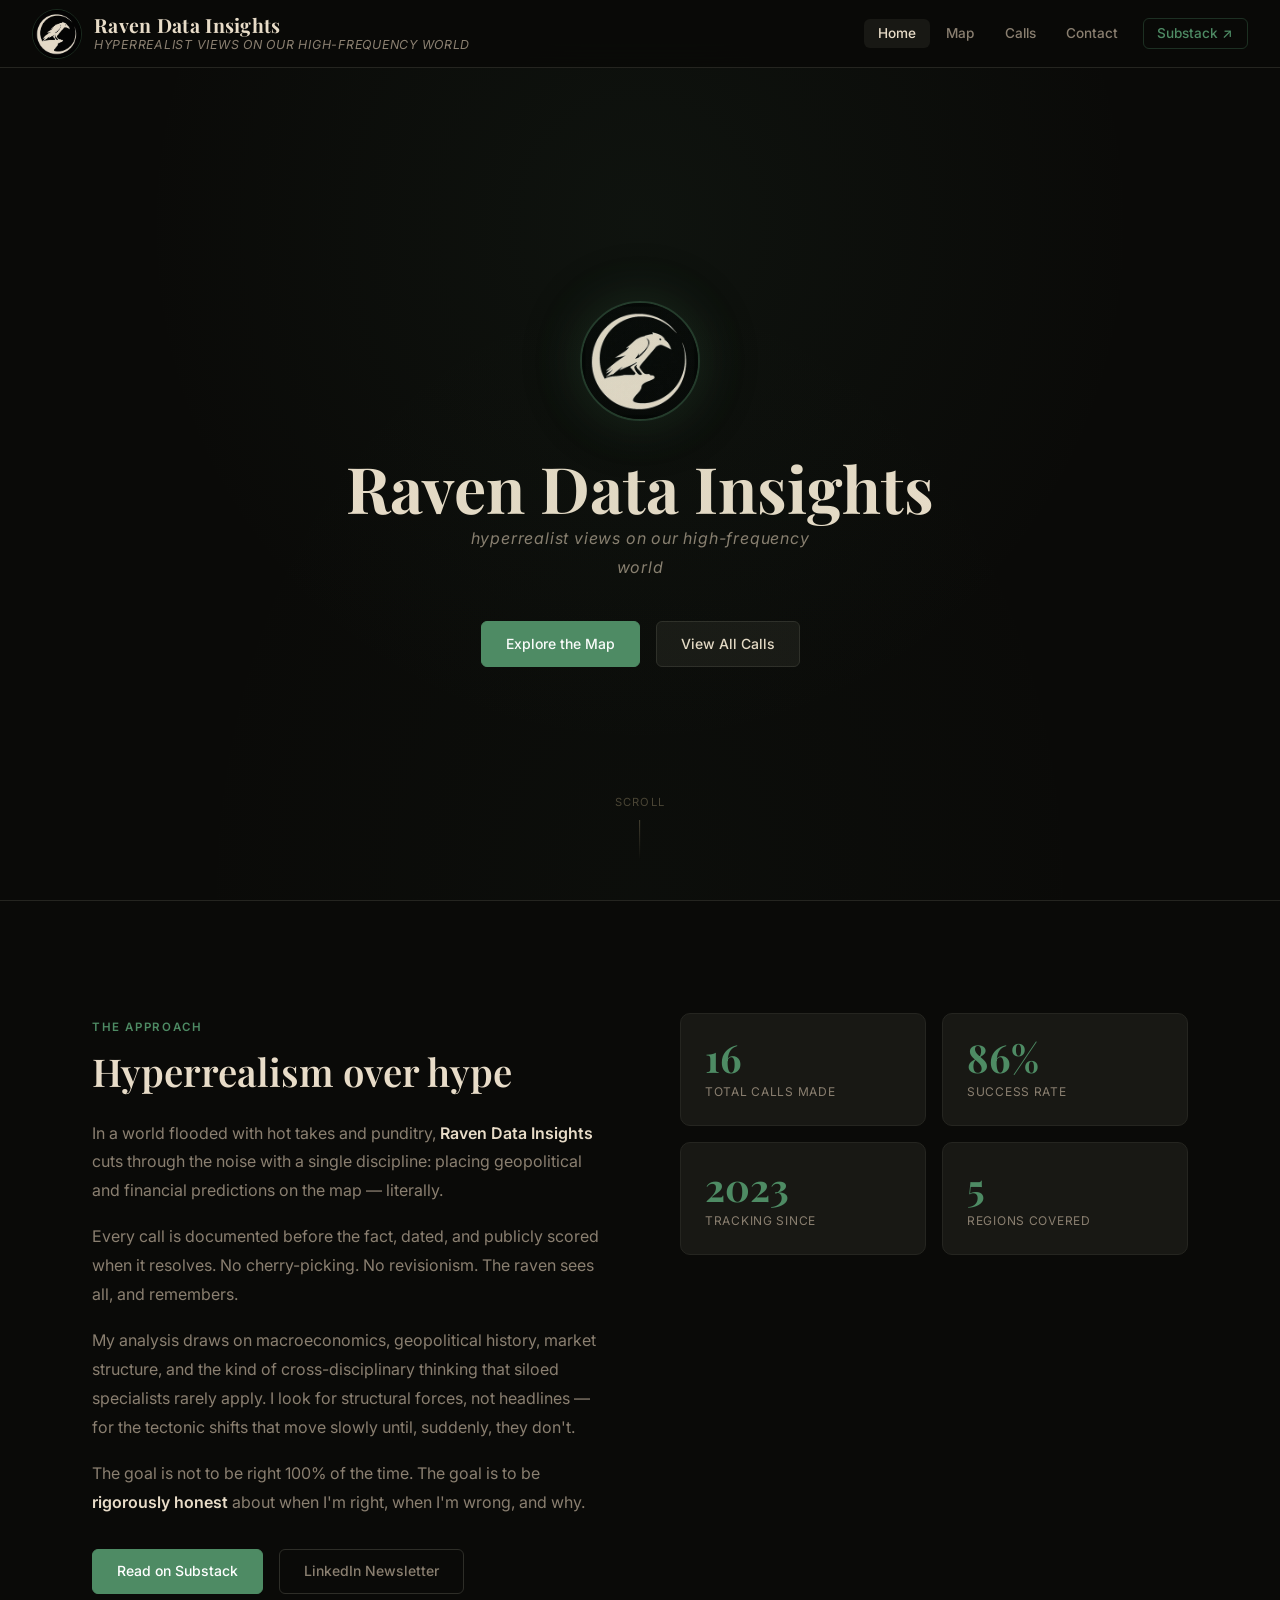
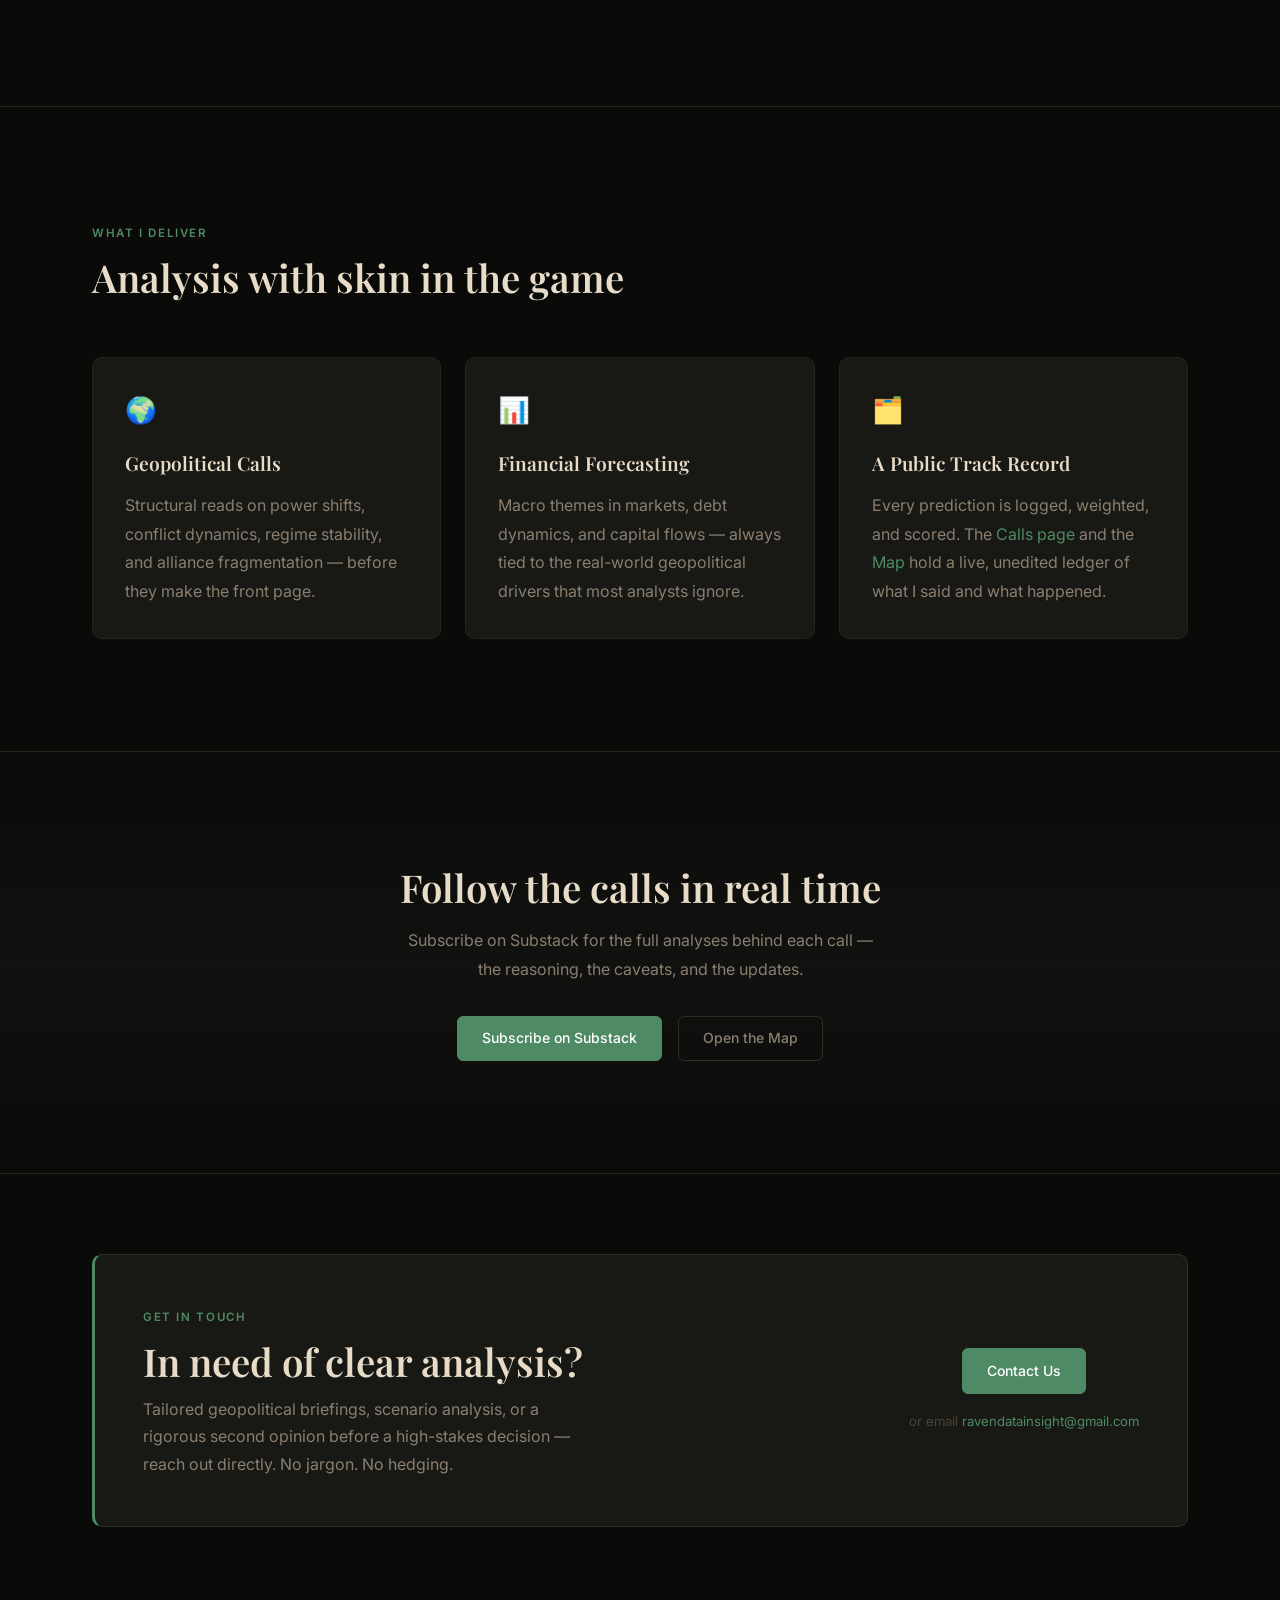
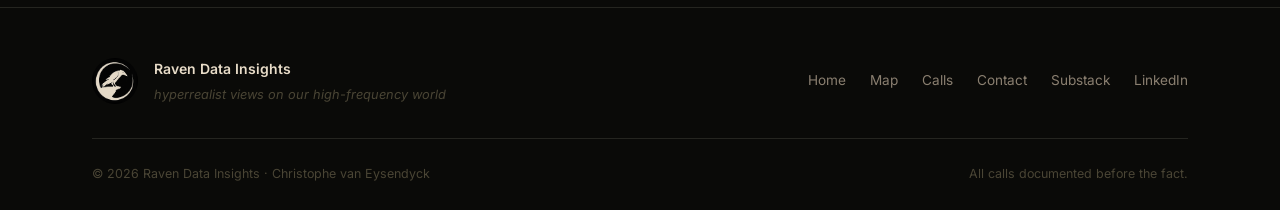
==== index.html @ 6ecc8043 "Initial commit — Raven Data Insights website - Static site: Home, Map, Calls, Contact pages - 3D spi" ====
<!DOCTYPE html>
<html lang="en">
<head>
  <meta charset="UTF-8">
  <meta name="viewport" content="width=device-width, initial-scale=1.0">
  <title>Raven Data Insights — Hyperrealist Views on Our High-Frequency World</title>
  <meta name="description" content="Geopolitical and financial analysis with a public track record. Every call documented, dated, and scored.">
  <link rel="icon" type="image/jpg" href="images/raven-logo.jpg">
  <link rel="stylesheet" href="css/style.css">
</head>
<body>

  <!-- ── NAVBAR ──────────────────────────────────────────────── -->
  <nav class="navbar">
    <a href="index.html" class="nav-brand">
      <img src="images/raven-logo.jpg" alt="Raven Data Insights" class="nav-logo">
      <div class="nav-title">
        <span class="nav-name">Raven Data Insights</span>
        <span class="nav-sub">hyperrealist views on our high-frequency world</span>
      </div>
    </a>
    <ul class="nav-links">
      <li><a href="index.html" class="active">Home</a></li>
      <li><a href="map.html">Map</a></li>
      <li><a href="calls.html">Calls</a></li>
      <li><a href="contact.html">Contact</a></li>
      <li><a href="https://substack.com/@fromtheledge" target="_blank" rel="noopener" class="nav-cta">Substack ↗</a></li>
    </ul>
  </nav>

  <!-- ── HERO ────────────────────────────────────────────────── -->
  <section class="hero">
    <img src="images/raven-logo.jpg" alt="Raven Data Insights Logo" class="hero-logo">
    <h1>Raven Data Insights</h1>
    <p class="hero-subtitle">hyperrealist views on our high-frequency world</p>
    <div class="hero-cta">
      <a href="map.html" class="btn btn-primary">Explore the Map</a>
      <a href="calls.html" class="btn btn-secondary">View All Calls</a>
    </div>
    <div class="hero-scroll">
      <span>scroll</span>
      <div class="scroll-line"></div>
    </div>
  </section>

  <!-- ── ABOUT ───────────────────────────────────────────────── -->
  <section class="about" id="about">
    <div class="container">
      <div class="about-grid">
        <div class="about-text">
          <span class="section-label">The Approach</span>
          <h2>Hyperrealism over hype</h2>
          <p>In a world flooded with hot takes and punditry, <strong>Raven Data Insights</strong> cuts through the noise with a single discipline: placing geopolitical and financial predictions on the map — literally.</p>
          <p>Every call is documented before the fact, dated, and publicly scored when it resolves. No cherry-picking. No revisionism. The raven sees all, and remembers.</p>
          <p>My analysis draws on macroeconomics, geopolitical history, market structure, and the kind of cross-disciplinary thinking that siloed specialists rarely apply. I look for structural forces, not headlines — for the tectonic shifts that move slowly until, suddenly, they don't.</p>
          <p>The goal is not to be right 100% of the time. The goal is to be <strong>rigorously honest</strong> about when I'm right, when I'm wrong, and why.</p>
          <div style="margin-top: 2rem; display: flex; gap: 1rem; flex-wrap: wrap;">
            <a href="https://substack.com/@fromtheledge" target="_blank" rel="noopener" class="btn btn-primary">Read on Substack</a>
            <a href="https://www.linkedin.com/newsletters/notes-from-the-ledge-6951182737105936385/" target="_blank" rel="noopener" class="btn btn-outline">LinkedIn Newsletter</a>
          </div>
        </div>
        <div class="about-stats">
          <div class="stat-card">
            <span class="stat-number" id="stat-total">—</span>
            <span class="stat-label">Total Calls Made</span>
          </div>
          <div class="stat-card">
            <span class="stat-number" id="stat-rate">—</span>
            <span class="stat-label">Success Rate</span>
          </div>
          <div class="stat-card">
            <span class="stat-number">2023</span>
            <span class="stat-label">Tracking Since</span>
          </div>
          <div class="stat-card">
            <span class="stat-number" id="stat-regions">—</span>
            <span class="stat-label">Regions Covered</span>
          </div>
        </div>
      </div>
    </div>
  </section>

  <!-- ── WHAT I DELIVER ──────────────────────────────────────── -->
  <section class="services" id="services">
    <div class="container">
      <span class="section-label">What I Deliver</span>
      <h2>Analysis with skin in the game</h2>
      <div class="services-grid">
        <div class="service-card">
          <div class="service-icon">🌍</div>
          <h3>Geopolitical Calls</h3>
          <p>Structural reads on power shifts, conflict dynamics, regime stability, and alliance fragmentation — before they make the front page.</p>
        </div>
        <div class="service-card">
          <div class="service-icon">📊</div>
          <h3>Financial Forecasting</h3>
          <p>Macro themes in markets, debt dynamics, and capital flows — always tied to the real-world geopolitical drivers that most analysts ignore.</p>
        </div>
        <div class="service-card">
          <div class="service-icon">🗂️</div>
          <h3>A Public Track Record</h3>
          <p>Every prediction is logged, weighted, and scored. The <a href="calls.html">Calls page</a> and the <a href="map.html">Map</a> hold a live, unedited ledger of what I said and what happened.</p>
        </div>
      </div>
    </div>
  </section>

  <!-- ── CTA BAND ────────────────────────────────────────────── -->
  <section class="cta-section">
    <div class="container">
      <h2>Follow the calls in real time</h2>
      <p>Subscribe on Substack for the full analyses behind each call — the reasoning, the caveats, and the updates.</p>
      <div class="cta-buttons">
        <a href="https://substack.com/@fromtheledge" target="_blank" rel="noopener" class="btn btn-primary">Subscribe on Substack</a>
        <a href="map.html" class="btn btn-outline">Open the Map</a>
      </div>
    </div>
  </section>

  <!-- ── CONTACT CTA ──────────────────────────────────────────── -->
  <section class="contact-cta-section">
    <div class="container">
      <div class="contact-cta-inner">
        <div class="contact-cta-text">
          <span class="section-label">Get in Touch</span>
          <h2>In need of clear analysis?</h2>
          <p>Tailored geopolitical briefings, scenario analysis, or a rigorous second opinion before a high-stakes decision — reach out directly. No jargon. No hedging.</p>
        </div>
        <div class="contact-cta-action">
          <a href="contact.html" class="btn btn-primary">Contact Us</a>
          <div class="contact-cta-email">or email <span id="index-email"></span></div>
        </div>
      </div>
    </div>
  </section>

  <!-- ── FOOTER ──────────────────────────────────────────────── -->
  <footer class="footer">
    <div class="container">
      <div class="footer-grid">
        <div class="footer-brand">
          <img src="images/raven-logo.jpg" alt="Logo" class="footer-logo">
          <div>
            <p><strong>Raven Data Insights</strong></p>
            <p><em>hyperrealist views on our high-frequency world</em></p>
          </div>
        </div>
        <div class="footer-links">
          <a href="index.html">Home</a>
          <a href="map.html">Map</a>
          <a href="calls.html">Calls</a>
          <a href="contact.html">Contact</a>
          <a href="https://substack.com/@fromtheledge" target="_blank" rel="noopener">Substack</a>
          <a href="https://www.linkedin.com/newsletters/notes-from-the-ledge-6951182737105936385/" target="_blank" rel="noopener">LinkedIn</a>
        </div>
      </div>
      <div class="footer-bottom">
        <p>&copy; 2026 Raven Data Insights · Christophe van Eysendyck</p>
        <p>All calls documented before the fact.</p>
      </div>
    </div>
  </footer>

  <script>
    // ── Email obfuscation ────────────────────────────────────────
    (function() {
      const u = 'ravendatainsight', d = 'gmail.com';
      const el = document.getElementById('index-email');
      if (el) el.innerHTML = `<a href="mailto:${u}@${d}">${u}@${d}</a>`;
    })();

    // Load live stats from calls.json
    fetch('data/calls.json')
      .then(r => r.json())
      .then(data => {
        const all = data.calls.filter(c => !c._placeholder);
        const completed = all.filter(c => c.outcome !== 'pending');
        const successful = completed.filter(c => c.outcome === 'success');
        const regions = [...new Set(all.map(c => c.region))].length;

        document.getElementById('stat-total').textContent = all.length;
        document.getElementById('stat-regions').textContent = regions;
        if (completed.length > 0) {
          document.getElementById('stat-rate').textContent =
            Math.round(successful.length / completed.length * 100) + '%';
        }
      })
      .catch(() => {
        // Fallback for local file:// preview — static values
        document.getElementById('stat-total').textContent = '16';
        document.getElementById('stat-rate').textContent = '86%';
        document.getElementById('stat-regions').textContent = '5';
      });
  </script>
</body>
</html>
---- css/style.css ----
/* ============================================================
   Raven Data Insights — Design System
   Fonts: Playfair Display (headings) + Inter (UI/body)
   Accent: #4E8B64 (monument green) | Background: near-black
   ============================================================ */

@import url('https://fonts.googleapis.com/css2?family=Playfair+Display:ital,wght@0,400;0,600;0,700;1,400&family=Inter:wght@300;400;500;600&display=swap');

/* ── Variables ─────────────────────────────────────────────── */
:root {
  --bg:           #0a0a08;
  --bg-surface:   #111110;
  --bg-card:      #181814;
  --bg-elevated:  #222220;
  --text:         #e8dcc8;
  --text-muted:   #8a7f70;
  --text-dim:     #4a4535;
  --accent:       #4E8B64;
  --accent-hover: #3D7252;
  --accent-glow:  rgba(78, 139, 100, 0.12);
  --success:      #52b788;
  --failed:       #e07070;
  --pending:      #f4a942;
  --border:       #252520;
  --border-light: #2e2e28;
  --nav-h:        68px;
  --radius:       10px;
}

/* ── Reset ─────────────────────────────────────────────────── */
*, *::before, *::after { box-sizing: border-box; margin: 0; padding: 0; }
html { scroll-behavior: smooth; font-size: 16px; }
body {
  font-family: 'Inter', system-ui, sans-serif;
  background: var(--bg);
  color: var(--text);
  line-height: 1.6;
  -webkit-font-smoothing: antialiased;
  -moz-osx-font-smoothing: grayscale;
}
img { display: block; max-width: 100%; }
a { color: var(--accent); text-decoration: none; }
a:hover { text-decoration: underline; }
ul, ol { list-style: none; }

/* ── Typography ────────────────────────────────────────────── */
h1, h2, h3, h4 { font-family: 'Playfair Display', Georgia, serif; color: var(--text); }
h1 { font-size: clamp(2.2rem, 5vw, 4rem); font-weight: 700; line-height: 1.1; }
h2 { font-size: clamp(1.7rem, 3vw, 2.6rem); font-weight: 600; line-height: 1.2; }
h3 { font-size: 1.2rem; font-weight: 600; }
p  { color: var(--text-muted); line-height: 1.8; }
strong { color: var(--text); font-weight: 600; }

.section-label {
  display: inline-block;
  font-size: 0.72rem;
  font-weight: 600;
  letter-spacing: 0.14em;
  text-transform: uppercase;
  color: var(--accent);
  margin-bottom: 0.75rem;
}

/* ── Layout ────────────────────────────────────────────────── */
.container { max-width: 1160px; margin: 0 auto; padding: 0 2rem; }

/* ── Buttons ───────────────────────────────────────────────── */
.btn {
  display: inline-flex;
  align-items: center;
  gap: 0.4rem;
  padding: 0.65rem 1.5rem;
  border-radius: 6px;
  font-family: 'Inter', sans-serif;
  font-size: 0.875rem;
  font-weight: 500;
  text-decoration: none;
  transition: background 0.18s, border-color 0.18s, color 0.18s, transform 0.15s;
  cursor: pointer;
  border: 1px solid transparent;
  white-space: nowrap;
}
.btn:hover { text-decoration: none; transform: translateY(-1px); }
.btn-primary  { background: var(--accent); color: #fff; border-color: var(--accent); }
.btn-primary:hover  { background: var(--accent-hover); border-color: var(--accent-hover); }
.btn-secondary { background: var(--bg-card); color: var(--text); border-color: var(--border-light); }
.btn-secondary:hover { background: var(--bg-elevated); }
.btn-outline  { background: transparent; color: var(--text-muted); border-color: var(--border-light); }
.btn-outline:hover  { background: var(--bg-card); color: var(--text); }

/* ================================================================
   NAVBAR
   ================================================================ */
.navbar {
  position: fixed; top: 0; left: 0; right: 0;
  z-index: 1000;
  height: var(--nav-h);
  display: flex;
  align-items: center;
  justify-content: space-between;
  padding: 0 2rem;
  background: rgba(10, 10, 8, 0.94);
  border-bottom: 1px solid var(--border);
  backdrop-filter: blur(16px);
  -webkit-backdrop-filter: blur(16px);
}
.nav-brand {
  display: flex;
  align-items: center;
  gap: 0.75rem;
  text-decoration: none;
}
.nav-logo {
  width: 50px; height: 50px;
  border-radius: 50%;
  object-fit: cover;
  border: 1px solid rgba(78, 139, 100,0.25);
}
.nav-title { display: flex; flex-direction: column; line-height: 1.2; }
.nav-name {
  font-family: 'Playfair Display', serif;
  font-size: 1.22rem;
  font-weight: 700;
  color: var(--text);
  letter-spacing: 0.015em;
}
.nav-sub {
  font-size: 0.775rem;
  color: var(--text-muted);
  letter-spacing: 0.06em;
  text-transform: uppercase;
  font-style: italic;
}
.nav-links {
  display: flex;
  align-items: center;
  gap: 0.2rem;
}
.nav-links a {
  font-size: 0.85rem;
  font-weight: 500;
  color: var(--text-muted);
  padding: 0.4rem 0.85rem;
  border-radius: 6px;
  transition: color 0.15s, background 0.15s;
  text-decoration: none;
}
.nav-links a:hover,
.nav-links a.active { color: var(--text); background: var(--bg-card); }
.nav-cta {
  color: var(--accent) !important;
  border: 1px solid rgba(78, 139, 100,0.3);
  margin-left: 0.5rem;
}
.nav-cta:hover { background: var(--accent-glow) !important; }

/* ================================================================
   HOME PAGE — HERO
   ================================================================ */
.hero {
  min-height: 100vh;
  display: flex;
  flex-direction: column;
  align-items: center;
  justify-content: center;
  text-align: center;
  padding: calc(var(--nav-h) + 5rem) 2rem 5rem;
  position: relative;
  overflow: hidden;
}
.hero::before {
  content: '';
  position: absolute; inset: 0;
  background:
    radial-gradient(ellipse at 50% 25%, rgba(78, 139, 100,0.07) 0%, transparent 55%),
    radial-gradient(ellipse at 50% 100%, rgba(78, 139, 100,0.03) 0%, transparent 50%);
  pointer-events: none;
}
.hero-logo {
  width: 120px; height: 120px;
  border-radius: 50%;
  object-fit: cover;
  margin-bottom: 2rem;
  border: 2px solid rgba(78, 139, 100,0.35);
  box-shadow: 0 0 50px rgba(78, 139, 100,0.18), 0 0 100px rgba(78, 139, 100,0.06);
}
.hero-title { color: var(--text); margin-bottom: 0.75rem; letter-spacing: -0.01em; }
.hero-subtitle {
  font-size: 1rem;
  font-style: italic;
  color: var(--text-muted);
  letter-spacing: 0.05em;
  margin-bottom: 2.5rem;
  max-width: 360px;
}
.hero-cta {
  display: flex;
  gap: 1rem;
  flex-wrap: wrap;
  justify-content: center;
}
.hero-scroll {
  position: absolute;
  bottom: 2.5rem;
  left: 50%;
  transform: translateX(-50%);
  display: flex;
  flex-direction: column;
  align-items: center;
  gap: 0.5rem;
  color: var(--text-dim);
  font-size: 0.7rem;
  letter-spacing: 0.1em;
  text-transform: uppercase;
  animation: fadeInUp 1s ease 0.5s both;
}
.scroll-line {
  width: 1px;
  height: 40px;
  background: linear-gradient(to bottom, var(--text-dim), transparent);
  animation: scrollPulse 2s ease infinite;
}
@keyframes scrollPulse {
  0%, 100% { opacity: 0.3; } 50% { opacity: 0.8; }
}
@keyframes fadeInUp {
  from { opacity: 0; transform: translateX(-50%) translateY(10px); }
  to   { opacity: 1; transform: translateX(-50%) translateY(0); }
}

/* ================================================================
   HOME PAGE — ABOUT
   ================================================================ */
.about {
  padding: 7rem 0;
  border-top: 1px solid var(--border);
}
.about-grid {
  display: grid;
  grid-template-columns: 1fr 1fr;
  gap: 5rem;
  align-items: start;
}
.about-text h2 { margin-bottom: 1.5rem; }
.about-text p  { margin-bottom: 1.1rem; }
.about-stats {
  display: grid;
  grid-template-columns: 1fr 1fr;
  gap: 1rem;
}
.stat-card {
  background: var(--bg-card);
  border: 1px solid var(--border);
  border-radius: var(--radius);
  padding: 1.5rem;
  display: flex;
  flex-direction: column;
  gap: 0.35rem;
  transition: border-color 0.2s;
}
.stat-card:hover { border-color: rgba(78, 139, 100,0.3); }
.stat-number {
  font-family: 'Playfair Display', serif;
  font-size: 2.4rem;
  font-weight: 700;
  color: var(--accent);
  line-height: 1;
}
.stat-label {
  font-size: 0.75rem;
  color: var(--text-muted);
  text-transform: uppercase;
  letter-spacing: 0.06em;
}

/* ================================================================
   HOME PAGE — SERVICES
   ================================================================ */
.services {
  padding: 7rem 0;
  border-top: 1px solid var(--border);
}
.services h2 { margin-bottom: 3.5rem; }
.services-grid {
  display: grid;
  grid-template-columns: repeat(3, 1fr);
  gap: 1.5rem;
}
.service-card {
  background: var(--bg-card);
  border: 1px solid var(--border);
  border-radius: var(--radius);
  padding: 2rem;
  transition: border-color 0.2s, transform 0.2s;
}
.service-card:hover {
  border-color: rgba(78, 139, 100,0.35);
  transform: translateY(-3px);
}
.service-icon { font-size: 1.6rem; margin-bottom: 1.1rem; }
.service-card h3 { color: var(--text); margin-bottom: 0.75rem; }

/* ================================================================
   HOME PAGE — CTA BAND
   ================================================================ */
.cta-section {
  padding: 7rem 0;
  border-top: 1px solid var(--border);
  text-align: center;
  background: linear-gradient(to bottom, var(--bg), var(--bg-surface) 50%, var(--bg));
}
.cta-section h2 { margin-bottom: 1rem; }
.cta-section p  { margin-bottom: 2rem; max-width: 480px; margin-left: auto; margin-right: auto; }
.cta-buttons { display: flex; gap: 1rem; justify-content: center; flex-wrap: wrap; }

/* ================================================================
   HOME PAGE — CONTACT CTA BAND
   ================================================================ */
.contact-cta-section {
  padding: 5rem 0;
  border-top: 1px solid var(--border);
}
.contact-cta-inner {
  display: flex;
  align-items: center;
  justify-content: space-between;
  gap: 3rem;
  background: var(--bg-card);
  border: 1px solid var(--border-light);
  border-left: 3px solid var(--accent);
  border-radius: var(--radius);
  padding: 3rem;
}
.contact-cta-text { flex: 1; }
.contact-cta-text h2 { margin-bottom: 0.75rem; }
.contact-cta-text p  { color: var(--text-muted); max-width: 440px; line-height: 1.7; }
.contact-cta-action {
  display: flex;
  flex-direction: column;
  align-items: center;
  gap: 1.1rem;
  flex-shrink: 0;
}
.contact-cta-email {
  font-size: 0.82rem;
  color: var(--text-dim);
}
.contact-cta-email a {
  color: var(--accent);
  text-decoration: none;
}
.contact-cta-email a:hover { text-decoration: underline; }

/* ================================================================
   CONTACT PAGE
   ================================================================ */
.contact-page {
  padding: calc(var(--nav-h) + 4rem) 0 6rem;
}
.contact-grid {
  display: grid;
  grid-template-columns: 1fr 1.6fr;
  gap: 4rem;
  align-items: start;
}
.contact-info { }
.contact-info h1 { margin-bottom: 0.6rem; }
.contact-info .page-subtitle { margin-bottom: 2rem; }
.contact-info-block {
  margin-bottom: 2rem;
}
.contact-info-label {
  font-size: 0.65rem;
  font-weight: 700;
  letter-spacing: 0.12em;
  text-transform: uppercase;
  color: var(--text-dim);
  margin-bottom: 0.5rem;
}
.contact-info-value {
  font-size: 0.95rem;
  color: var(--text-muted);
}
.contact-info-value a {
  color: var(--accent);
  text-decoration: none;
}
.contact-info-value a:hover { text-decoration: underline; }
.contact-email-placeholder {
  color: var(--text-dim);
  font-style: italic;
  font-size: 0.85rem;
}
.contact-divider {
  border: none;
  border-top: 1px solid var(--border);
  margin: 2rem 0;
}

/* Contact form */
.contact-form-wrap {
  background: var(--bg-card);
  border: 1px solid var(--border-light);
  border-radius: var(--radius);
  padding: 2.5rem;
}
.contact-form-wrap h2 {
  font-size: 1.25rem;
  margin-bottom: 0.4rem;
}
.contact-form-wrap .form-intro {
  font-size: 0.84rem;
  color: var(--text-muted);
  margin-bottom: 2rem;
}
.form-group {
  margin-bottom: 1.25rem;
}
.form-group label {
  display: block;
  font-size: 0.75rem;
  font-weight: 600;
  letter-spacing: 0.06em;
  text-transform: uppercase;
  color: var(--text-dim);
  margin-bottom: 0.45rem;
}
.form-group input,
.form-group textarea {
  width: 100%;
  background: var(--bg-elevated);
  border: 1px solid var(--border-light);
  border-radius: 6px;
  padding: 0.7rem 0.9rem;
  color: var(--text);
  font-family: 'Inter', sans-serif;
  font-size: 0.875rem;
  transition: border-color 0.15s;
  box-sizing: border-box;
}
.form-group input:focus,
.form-group textarea:focus {
  outline: none;
  border-color: var(--accent);
}
.form-group input::placeholder,
.form-group textarea::placeholder {
  color: var(--text-dim);
}
.form-group textarea { resize: vertical; min-height: 130px; }
.form-row {
  display: grid;
  grid-template-columns: 1fr 1fr;
  gap: 1rem;
}
.form-actions { margin-top: 1.75rem; }
/* Honeypot — visually hidden from real users */
.form-honeypot { display: none !important; }

/* Form success / error states */
.form-success {
  text-align: center;
  padding: 3rem 2rem;
}
.form-success-icon { font-size: 2.5rem; margin-bottom: 1rem; }
.form-success h3 { margin-bottom: 0.5rem; }
.form-success p { color: var(--text-muted); font-size: 0.9rem; }
.form-error-msg {
  background: rgba(224,112,112,0.1);
  border: 1px solid rgba(224,112,112,0.25);
  border-radius: 6px;
  color: var(--failed);
  font-size: 0.82rem;
  padding: 0.7rem 1rem;
  margin-top: 1rem;
  display: none;
}

/* ================================================================
   FOOTER
   ================================================================ */
.footer {
  border-top: 1px solid var(--border);
  padding: 3rem 0 1.5rem;
}
.footer-grid {
  display: flex;
  justify-content: space-between;
  align-items: center;
  gap: 2rem;
  margin-bottom: 2rem;
  flex-wrap: wrap;
}
.footer-brand { display: flex; align-items: center; gap: 1rem; }
.footer-logo { width: 46px; height: 46px; border-radius: 50%; object-fit: cover; }
.footer-brand p { font-size: 0.875rem; color: var(--text-muted); }
.footer-brand em { color: var(--text-dim); font-size: 0.8rem; }
.footer-links { display: flex; gap: 1.5rem; flex-wrap: wrap; }
.footer-links a { font-size: 0.85rem; color: var(--text-muted); }
.footer-links a:hover { color: var(--text); text-decoration: none; }
.footer-bottom {
  border-top: 1px solid var(--border);
  padding-top: 1.5rem;
  display: flex;
  justify-content: space-between;
  align-items: center;
  flex-wrap: wrap;
  gap: 0.5rem;
}
.footer-bottom p { font-size: 0.78rem; color: var(--text-dim); }

/* ================================================================
   MAP PAGE
   ================================================================ */
.map-page body, body.map-page { overflow: hidden; }

.map-bar {
  position: fixed;
  top: var(--nav-h); left: 0; right: 0;
  z-index: 500;
  height: 46px;
  display: flex;
  align-items: center;
  padding: 0 1.5rem;
  background: rgba(10,10,8,0.88);
  border-bottom: 1px solid var(--border);
  backdrop-filter: blur(10px);
  gap: 1rem;
}
.map-bar-title {
  font-size: 0.8rem;
  font-weight: 500;
  color: var(--text-muted);
  letter-spacing: 0.03em;
}
.map-bar-count {
  font-size: 0.75rem;
  color: var(--text-dim);
}

#map {
  position: fixed;
  top: calc(var(--nav-h) + 46px);
  left: 0; right: 0; bottom: 0;
  z-index: 1;
}

/* Year selector panel */
.year-panel {
  position: fixed;
  top: calc(var(--nav-h) + 46px + 1.25rem);
  right: 1.25rem;
  z-index: 500;
  background: rgba(13,13,10,0.94);
  border: 1px solid var(--border-light);
  border-radius: var(--radius);
  backdrop-filter: blur(14px);
  -webkit-backdrop-filter: blur(14px);
  padding: 0.6rem 0;
  min-width: 84px;
  box-shadow: 0 8px 30px rgba(0,0,0,0.4);
}
.year-panel-title {
  font-size: 0.62rem;
  color: var(--text-dim);
  text-transform: uppercase;
  letter-spacing: 0.12em;
  text-align: center;
  padding: 0 0.75rem 0.5rem;
  border-bottom: 1px solid var(--border);
  margin-bottom: 0.4rem;
}
.year-btn {
  display: block;
  width: 100%;
  padding: 0.5rem 0.75rem;
  background: none;
  border: none;
  color: var(--text-muted);
  font-family: 'Inter', sans-serif;
  font-size: 0.85rem;
  font-weight: 500;
  cursor: pointer;
  text-align: center;
  transition: color 0.12s, background 0.12s;
}
.year-btn:hover { color: var(--text); background: var(--bg-elevated); }
.year-btn.active { color: var(--accent); font-weight: 700; }

/* Map Legend */
.map-legend {
  position: fixed;
  bottom: 1.5rem;
  left: 1.25rem;
  z-index: 500;
  background: rgba(13,13,10,0.94);
  border: 1px solid var(--border-light);
  border-radius: var(--radius);
  backdrop-filter: blur(14px);
  -webkit-backdrop-filter: blur(14px);
  padding: 1rem 1.25rem;
  box-shadow: 0 8px 30px rgba(0,0,0,0.4);
}
.legend-title {
  font-size: 0.62rem;
  color: var(--text-dim);
  text-transform: uppercase;
  letter-spacing: 0.12em;
  margin-bottom: 0.8rem;
  font-weight: 600;
}
.legend-item {
  display: flex;
  align-items: center;
  gap: 0.6rem;
  margin-bottom: 0.45rem;
  font-size: 0.8rem;
  color: var(--text-muted);
}
.legend-item:last-child { margin-bottom: 0; }
.legend-dot {
  width: 11px; height: 11px;
  border-radius: 50%;
  flex-shrink: 0;
  border: 1.5px solid rgba(255,255,255,0.12);
}
.legend-dot.success { background: var(--success); box-shadow: 0 0 6px rgba(82,183,136,0.5); }
.legend-dot.failed  { background: var(--failed);  box-shadow: 0 0 6px rgba(224,112,112,0.5); }
.legend-dot.pending { background: var(--pending); box-shadow: 0 0 6px rgba(244,169,66,0.5); }
.legend-dot.passive { background: #555; }

.popup-inner {
  font-family: 'Inter', sans-serif;
  min-width: 260px;
  max-width: 320px;
  padding: 1.25rem;
}
.popup-year {
  font-size: 0.68rem;
  font-weight: 700;
  letter-spacing: 0.12em;
  text-transform: uppercase;
  color: var(--accent);
  margin-bottom: 0.35rem;
}
.popup-title {
  font-family: 'Playfair Display', serif;
  font-size: 1rem;
  font-weight: 700;
  color: #e8dcc8;
  margin-bottom: 0.7rem;
  line-height: 1.3;
}
.popup-status {
  display: inline-flex;
  align-items: center;
  gap: 0.35rem;
  font-size: 0.73rem;
  font-weight: 600;
  padding: 0.22rem 0.6rem;
  border-radius: 4px;
  margin-bottom: 0.8rem;
}
.popup-status.success { background: rgba(82,183,136,0.14); color: var(--success); }
.popup-status.failed  { background: rgba(224,112,112,0.14); color: var(--failed); }
.popup-status.pending { background: rgba(244,169,66,0.14); color: var(--pending); }
.popup-desc {
  font-size: 0.82rem;
  color: #7a7060;
  line-height: 1.6;
  margin-bottom: 0.85rem;
  border-top: 1px solid #252520;
  padding-top: 0.85rem;
}
.popup-footer {
  display: flex;
  justify-content: space-between;
  align-items: center;
}
.popup-link {
  font-size: 0.78rem;
  color: var(--accent);
  text-decoration: none;
}
.popup-link:hover { text-decoration: underline; }
.popup-weight-tag {
  font-size: 0.7rem;
  color: var(--text-dim);
  display: flex;
  align-items: center;
  gap: 0.25rem;
}

/* ================================================================
   CALLS PAGE
   ================================================================ */
.calls-page { padding: calc(var(--nav-h) + 3.5rem) 0 5rem; }
.page-header { margin-bottom: 3rem; }
.page-header h1 { margin-bottom: 0.5rem; }
.page-subtitle {
  color: var(--text-muted);
  font-style: italic;
  font-size: 1rem;
}

/* Score summary row */
.score-grid {
  display: grid;
  grid-template-columns: repeat(4, 1fr);
  gap: 1rem;
  margin-bottom: 3rem;
}
.score-card {
  background: var(--bg-card);
  border: 1px solid var(--border);
  border-radius: var(--radius);
  padding: 1.25rem 1.5rem;
  transition: border-color 0.2s;
}
.score-card:hover { border-color: rgba(78, 139, 100,0.25); }
.score-card-year {
  font-size: 0.68rem;
  font-weight: 700;
  letter-spacing: 0.12em;
  text-transform: uppercase;
  color: var(--text-muted);
  margin-bottom: 0.5rem;
}
.score-card-value {
  font-family: 'Playfair Display', serif;
  font-size: 2.1rem;
  font-weight: 700;
  color: var(--accent);
  line-height: 1;
  margin-bottom: 0.3rem;
}
.score-card-label { font-size: 0.78rem; color: var(--text-muted); }
.score-bar {
  margin-top: 0.8rem;
  height: 3px;
  background: var(--border);
  border-radius: 2px;
  overflow: hidden;
}
.score-bar-fill {
  height: 100%;
  background: linear-gradient(to right, var(--accent), #6AAF84);
  border-radius: 2px;
  width: 0;
  transition: width 1s ease 0.3s;
}

/* Year filter tabs */
.year-tabs {
  display: flex;
  gap: 0;
  margin-bottom: 2rem;
  border-bottom: 1px solid var(--border);
}
.year-tab {
  padding: 0.6rem 1.5rem;
  background: none;
  border: none;
  color: var(--text-muted);
  font-family: 'Inter', sans-serif;
  font-size: 0.875rem;
  font-weight: 500;
  cursor: pointer;
  border-bottom: 2px solid transparent;
  margin-bottom: -1px;
  transition: color 0.15s, border-color 0.15s;
}
.year-tab:hover { color: var(--text); }
.year-tab.active { color: var(--accent); border-bottom-color: var(--accent); }

/* Calls list */
.calls-list { display: flex; flex-direction: column; gap: 0.75rem; }

.call-card {
  background: var(--bg-card);
  border: 1px solid var(--border);
  border-radius: var(--radius);
  padding: 1.4rem 1.6rem;
  display: grid;
  grid-template-columns: 1fr auto;
  gap: 1.5rem;
  align-items: center;
  transition: border-color 0.18s;
}
.call-card:hover { border-color: var(--border-light); }
.call-card.success-card { border-left: 3px solid rgba(82,183,136,0.4); }
.call-card.failed-card  { border-left: 3px solid rgba(224,112,112,0.4); }
.call-card.pending-card { border-left: 3px solid rgba(244,169,66,0.4); }
.call-card.placeholder  { opacity: 0.35; border-style: dashed; }

.call-meta {
  display: flex;
  align-items: center;
  gap: 0.65rem;
  margin-bottom: 0.4rem;
  flex-wrap: wrap;
}
.call-date {
  font-size: 0.73rem;
  color: var(--text-muted);
  letter-spacing: 0.02em;
}
.call-region {
  font-size: 0.67rem;
  font-weight: 600;
  letter-spacing: 0.08em;
  text-transform: uppercase;
  color: var(--text-dim);
  background: var(--bg-elevated);
  padding: 0.18rem 0.5rem;
  border-radius: 3px;
}
.call-title {
  font-family: 'Playfair Display', serif;
  font-size: 1.05rem;
  color: var(--text);
  margin-bottom: 0.45rem;
  line-height: 1.3;
}
.call-desc {
  font-size: 0.84rem;
  color: var(--text-muted);
  line-height: 1.65;
  margin-bottom: 0.5rem;
}
.call-link {
  font-size: 0.78rem;
  color: var(--accent);
}
.call-link:hover { text-decoration: underline; }

.call-right {
  display: flex;
  flex-direction: column;
  align-items: flex-end;
  gap: 0.6rem;
  min-width: 120px;
}
.outcome-badge {
  display: inline-flex;
  align-items: center;
  gap: 0.35rem;
  font-size: 0.77rem;
  font-weight: 600;
  padding: 0.3rem 0.75rem;
  border-radius: 5px;
  white-space: nowrap;
}
.outcome-badge.success { background: rgba(82,183,136,0.12); color: var(--success); }
.outcome-badge.failed  { background: rgba(224,112,112,0.12); color: var(--failed); }
.outcome-badge.pending { background: rgba(244,169,66,0.12); color: var(--pending); }

.weight-badge {
  font-size: 0.72rem;
  color: var(--text-dim);
  display: flex;
  align-items: center;
  gap: 0.3rem;
}
.weight-stars { color: var(--accent); }
.weight-label { color: var(--text-muted); }

/* Scoring explainer */
.scoring-note {
  margin-top: 3rem;
  padding: 1.5rem;
  background: var(--bg-card);
  border: 1px solid var(--border);
  border-radius: var(--radius);
  font-size: 0.82rem;
  color: var(--text-muted);
  line-height: 1.7;
}
.scoring-note strong { color: var(--text); }

/* ================================================================
   RESPONSIVE
   ================================================================ */
@media (max-width: 900px) {
  .about-grid { grid-template-columns: 1fr; gap: 3rem; }
  .services-grid { grid-template-columns: 1fr 1fr; }
  .score-grid { grid-template-columns: 1fr 1fr; }
  .contact-cta-inner { flex-direction: column; align-items: flex-start; }
  .contact-cta-action { align-items: flex-start; }
  .contact-grid { grid-template-columns: 1fr; gap: 2.5rem; }
}
@media (max-width: 600px) {
  .nav-sub { display: none; }
  .services-grid { grid-template-columns: 1fr; }
  .score-grid { grid-template-columns: 1fr 1fr; }
  .call-card { grid-template-columns: 1fr; }
  .call-right { flex-direction: row; align-items: center; flex-wrap: wrap; min-width: unset; }
  .hero-logo { width: 90px; height: 90px; }
  .container { padding: 0 1.25rem; }
  .footer-grid { flex-direction: column; align-items: flex-start; }
  .form-row { grid-template-columns: 1fr; }
  .contact-form-wrap { padding: 1.5rem; }
}
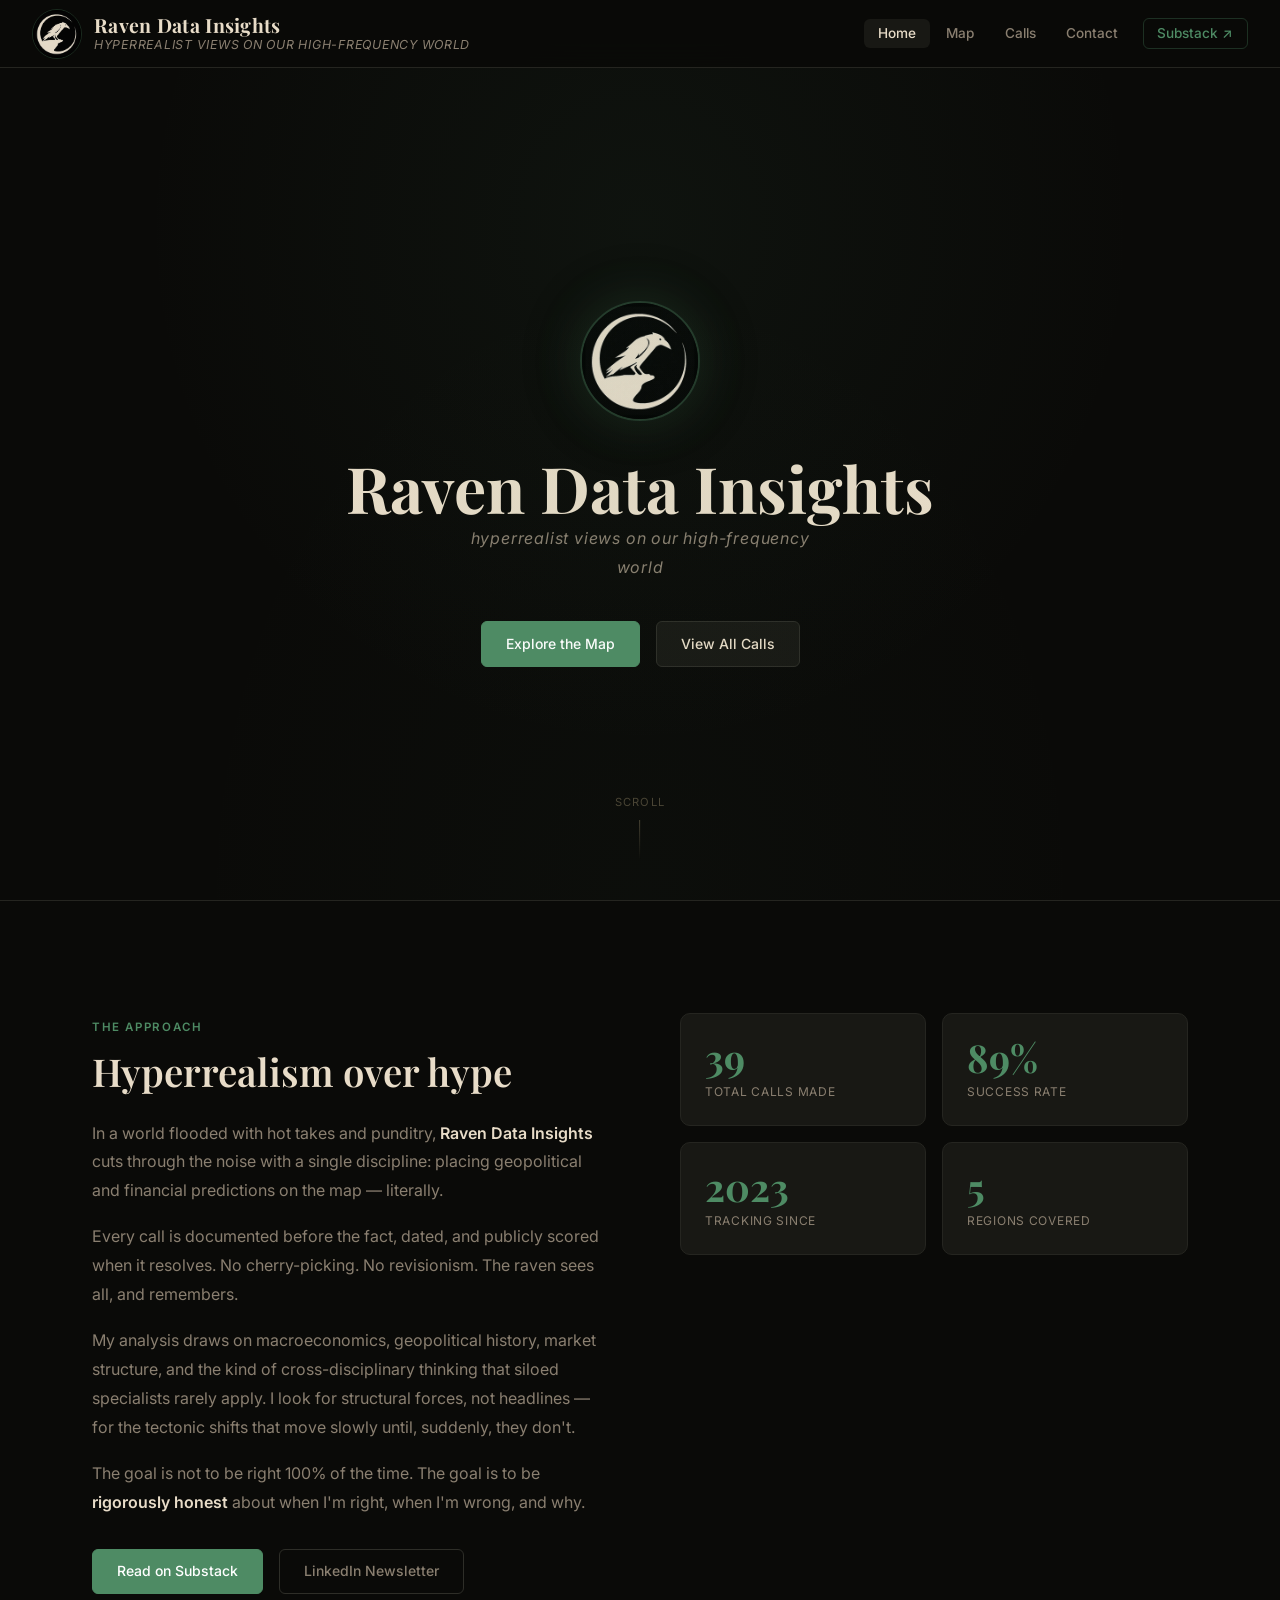
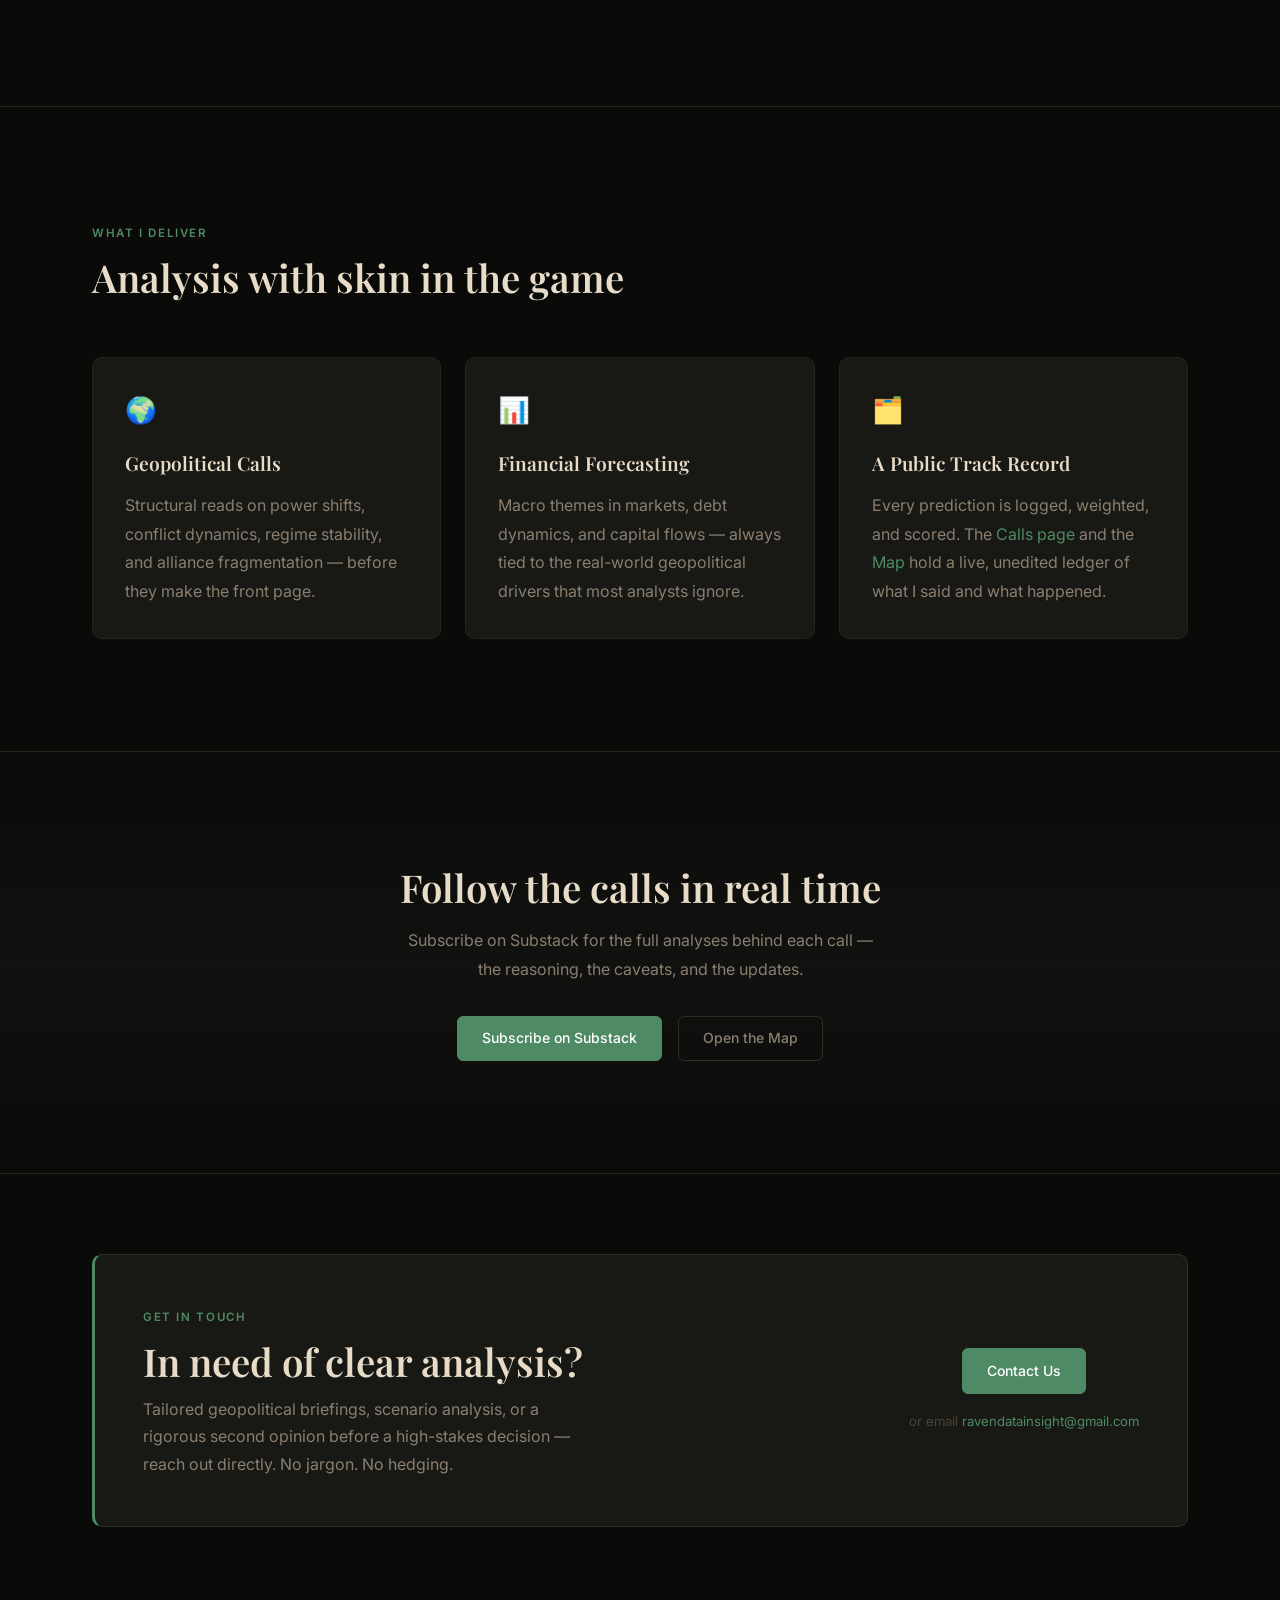
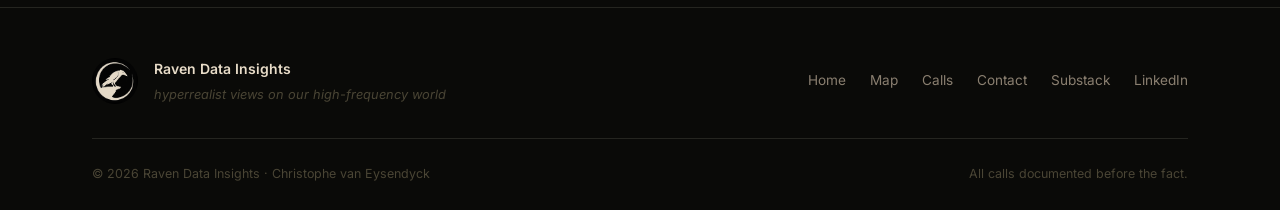
==== commit 7c5c6a5f: "Make site fully responsive for mobile devices - Add hamburger menu on all pages (≤680px): nav links " ====
--- a/index.html
+++ b/index.html
@@ -26,6 +26,9 @@
       <li><a href="contact.html">Contact</a></li>
       <li><a href="https://substack.com/@fromtheledge" target="_blank" rel="noopener" class="nav-cta">Substack ↗</a></li>
     </ul>
+    <button class="nav-hamburger" aria-label="Toggle menu" aria-expanded="false">
+      <span></span><span></span><span></span>
+    </button>
   </nav>
 
   <!-- ── HERO ────────────────────────────────────────────────── -->
@@ -163,6 +166,25 @@
   </footer>
 
   <script>
+    // ── Hamburger menu ───────────────────────────────────────────
+    (function() {
+      const btn = document.querySelector('.nav-hamburger');
+      const nav = document.querySelector('.nav-links');
+      if (!btn || !nav) return;
+      btn.addEventListener('click', () => {
+        const open = nav.classList.toggle('open');
+        btn.classList.toggle('open', open);
+        btn.setAttribute('aria-expanded', open);
+      });
+      nav.querySelectorAll('a').forEach(a => {
+        a.addEventListener('click', () => {
+          nav.classList.remove('open');
+          btn.classList.remove('open');
+          btn.setAttribute('aria-expanded', 'false');
+        });
+      });
+    })();
+
     // ── Email obfuscation ────────────────────────────────────────
     (function() {
       const u = 'ravendatainsight', d = 'gmail.com';
--- a/css/style.css
+++ b/css/style.css
@@ -154,6 +154,34 @@
 }
 .nav-cta:hover { background: var(--accent-glow) !important; }
 
+/* ── Hamburger menu (mobile only) ───────────────────────── */
+.nav-hamburger {
+  display: none;
+  flex-direction: column;
+  justify-content: center;
+  gap: 5px;
+  cursor: pointer;
+  background: none;
+  border: none;
+  padding: 8px;
+  border-radius: 6px;
+  transition: background 0.15s;
+  flex-shrink: 0;
+  margin-left: 0.5rem;
+}
+.nav-hamburger:hover { background: var(--bg-card); }
+.nav-hamburger span {
+  display: block;
+  width: 22px;
+  height: 2px;
+  background: var(--text-muted);
+  border-radius: 2px;
+  transition: transform 0.22s ease, opacity 0.22s ease;
+}
+.nav-hamburger.open span:nth-child(1) { transform: translateY(7px) rotate(45deg); }
+.nav-hamburger.open span:nth-child(2) { opacity: 0; transform: scaleX(0); }
+.nav-hamburger.open span:nth-child(3) { transform: translateY(-7px) rotate(-45deg); }
+
 /* ================================================================
    HOME PAGE — HERO
    ================================================================ */
@@ -889,6 +917,37 @@
   .contact-cta-action { align-items: flex-start; }
   .contact-grid { grid-template-columns: 1fr; gap: 2.5rem; }
 }
+
+/* ── Hamburger / mobile nav (≤ 680px) ───────────────────── */
+@media (max-width: 680px) {
+  .nav-hamburger { display: flex; }
+  .nav-links {
+    display: none;
+    position: fixed;
+    top: var(--nav-h);
+    left: 0;
+    right: 0;
+    background: rgba(10, 10, 8, 0.98);
+    border-bottom: 1px solid var(--border);
+    backdrop-filter: blur(16px);
+    -webkit-backdrop-filter: blur(16px);
+    flex-direction: column;
+    padding: 0.6rem 0.75rem 1rem;
+    gap: 0.15rem;
+    z-index: 999;
+    box-shadow: 0 8px 24px rgba(0,0,0,0.5);
+  }
+  .nav-links.open { display: flex; }
+  .nav-links li { width: 100%; }
+  .nav-links a {
+    display: block;
+    padding: 0.75rem 1rem;
+    font-size: 0.9rem;
+    border-radius: 6px;
+  }
+  .nav-cta { margin-left: 0; }
+}
+
 @media (max-width: 600px) {
   .nav-sub { display: none; }
   .services-grid { grid-template-columns: 1fr; }
@@ -900,4 +959,19 @@
   .footer-grid { flex-direction: column; align-items: flex-start; }
   .form-row { grid-template-columns: 1fr; }
   .contact-form-wrap { padding: 1.5rem; }
+
+  /* Map bar — truncate long title gracefully */
+  .map-bar { overflow: hidden; }
+  .map-bar-title {
+    overflow: hidden;
+    text-overflow: ellipsis;
+    white-space: nowrap;
+    flex-shrink: 1;
+    min-width: 0;
+  }
+  .map-bar-count { flex-shrink: 0; white-space: nowrap; }
+
+  /* Larger touch targets on map controls */
+  .year-btn { min-height: 44px; font-size: 0.9rem; padding: 0.6rem 0.75rem; }
+  .globe-zoom-btn { width: 44px; height: 44px; font-size: 1.3rem; }
 }
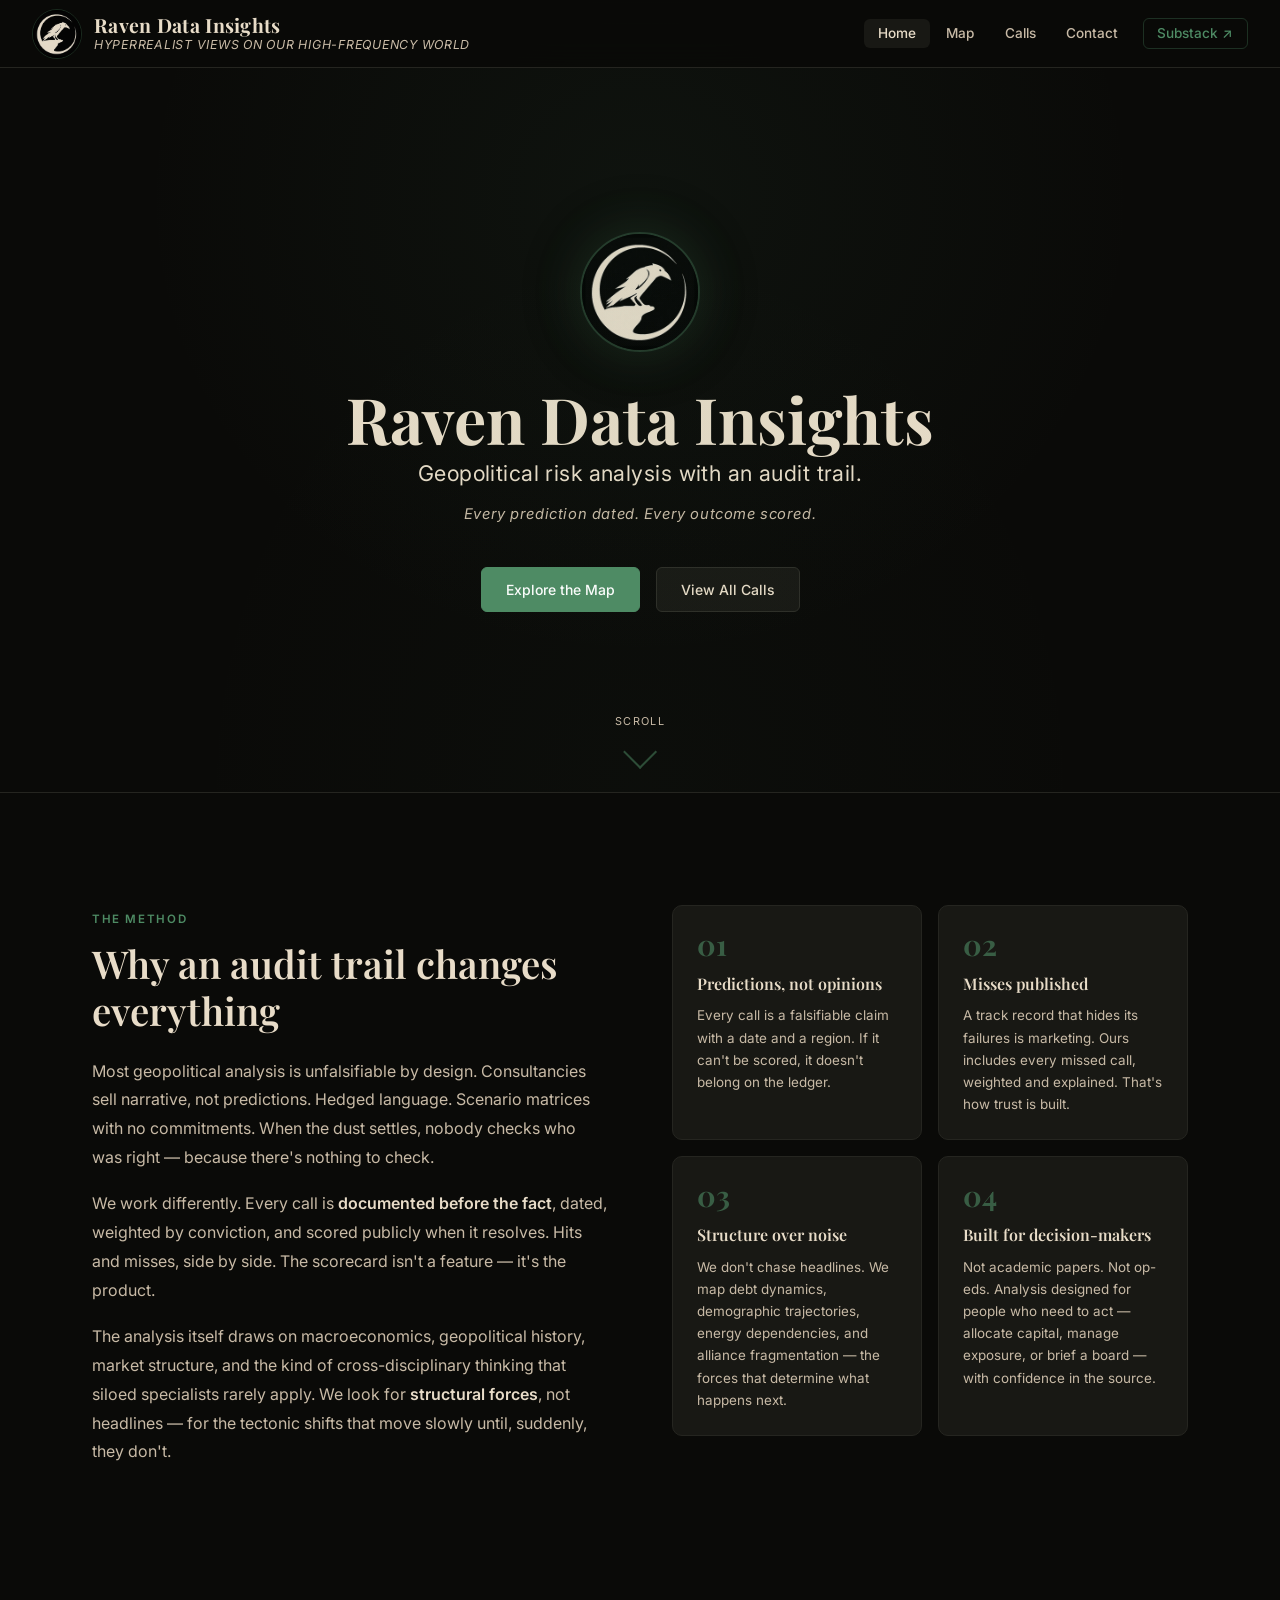
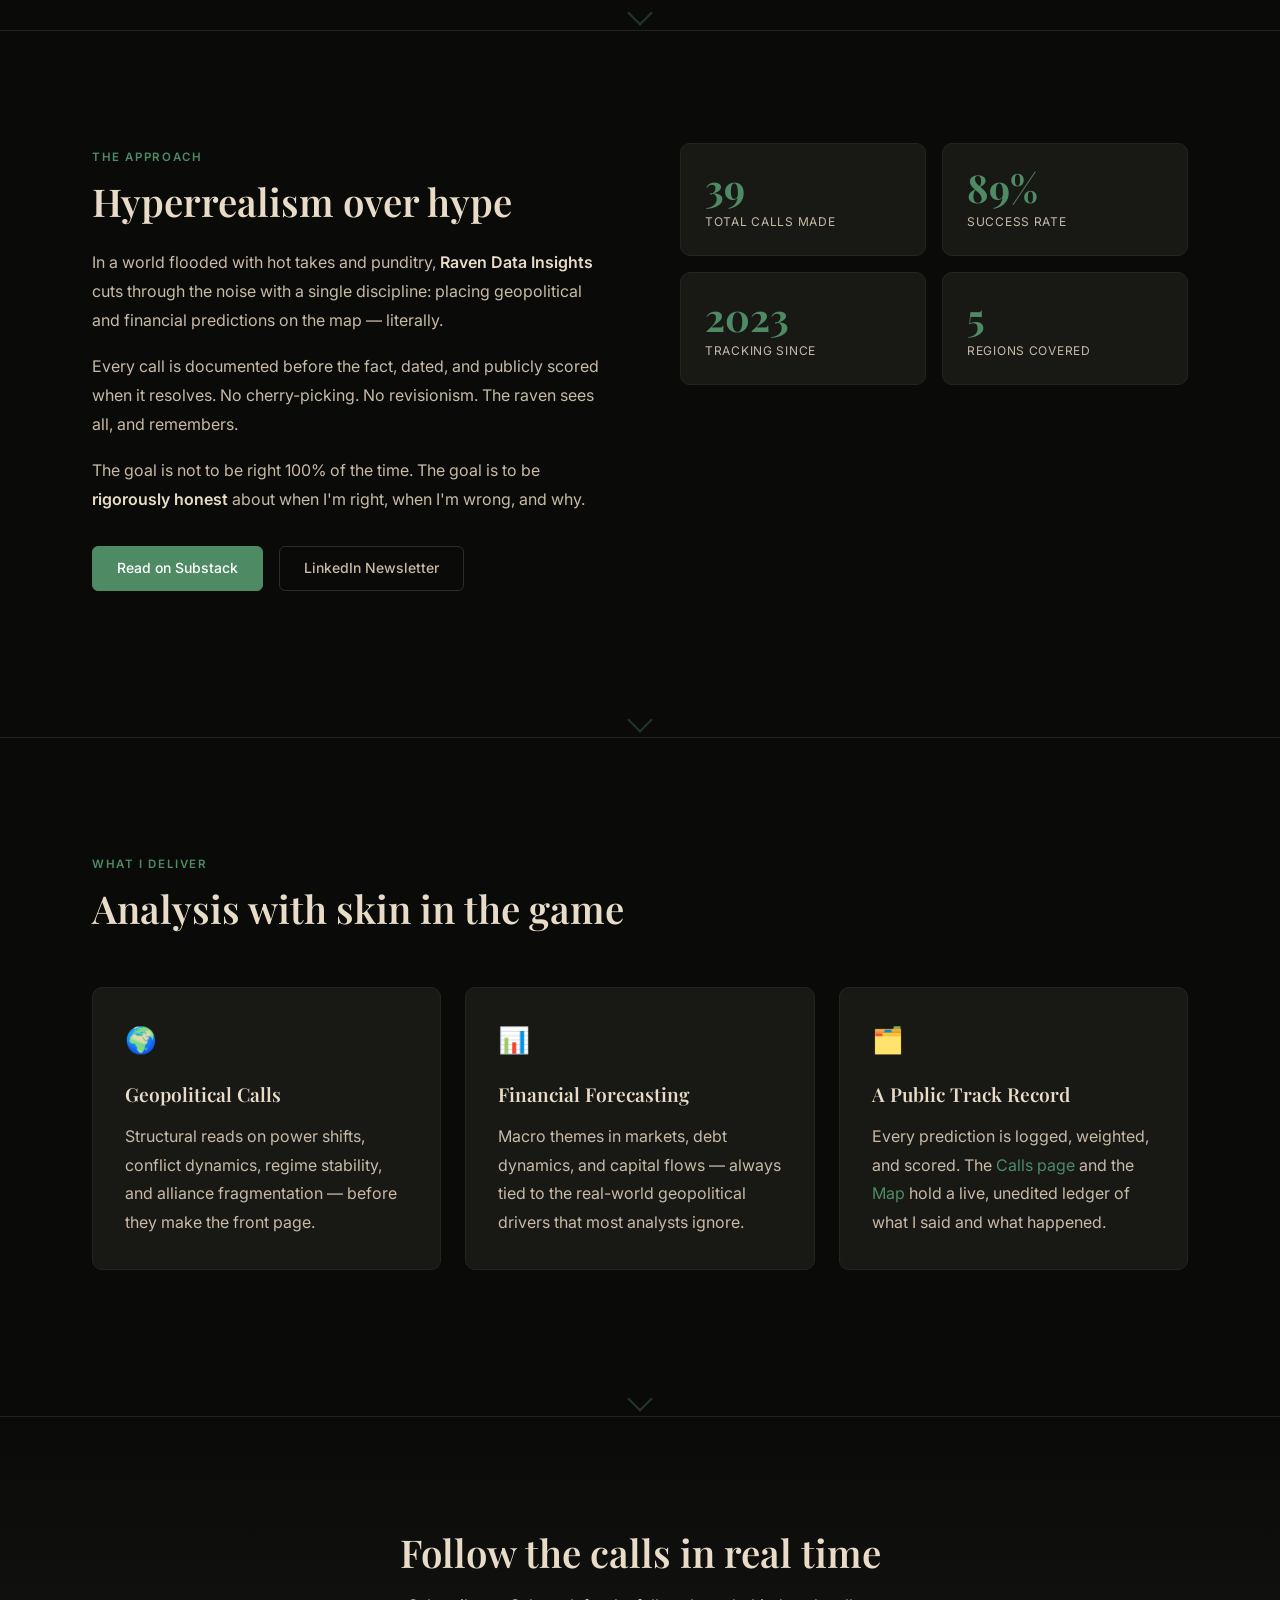
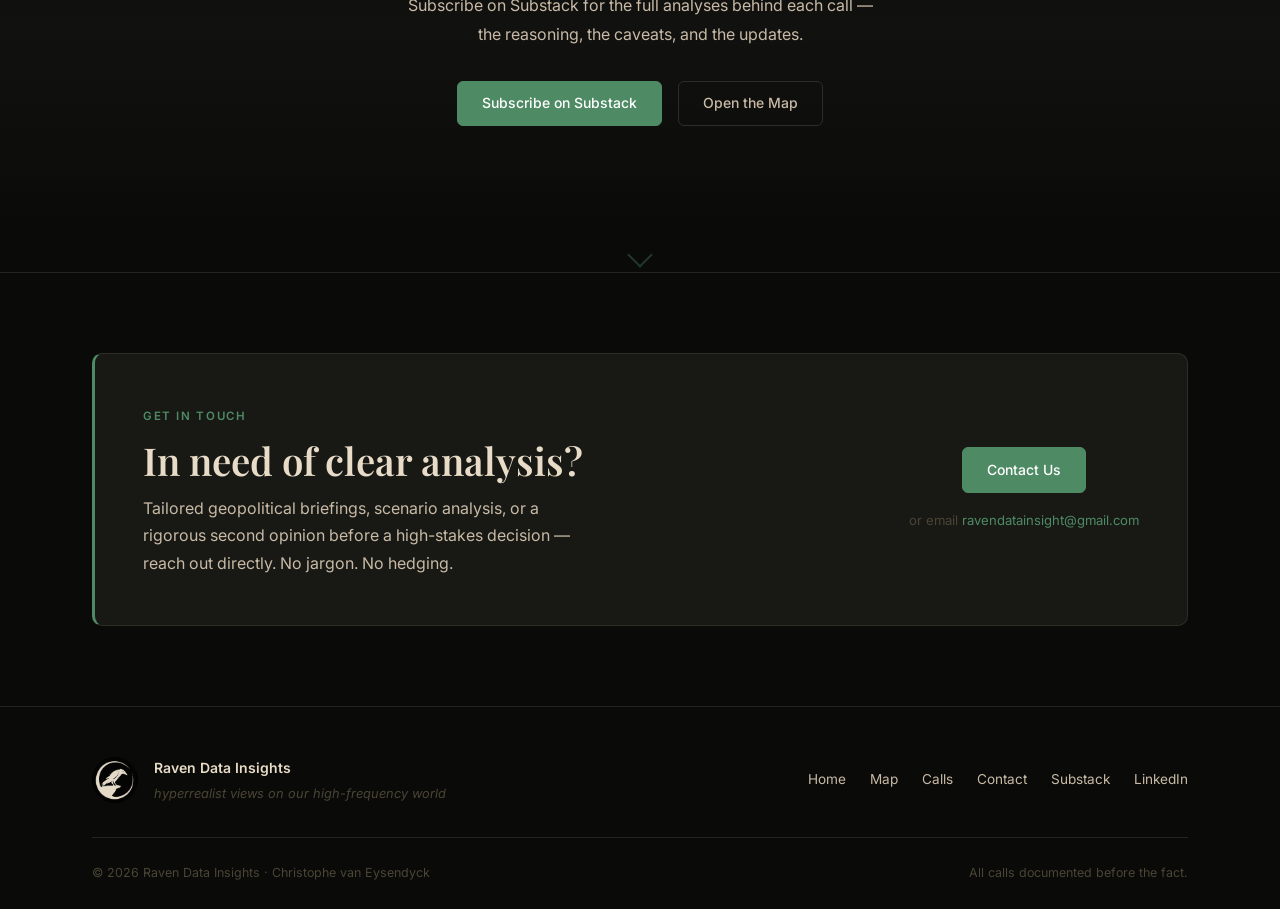
==== commit eceb4d5e: "SEO + accessibility upgrade: schema.org, OG tags, robots.txt, llms.txt, sitemap, focus styles, reduc" ====
--- a/index.html
+++ b/index.html
@@ -3,12 +3,101 @@
 <head>
   <meta charset="UTF-8">
   <meta name="viewport" content="width=device-width, initial-scale=1.0">
-  <title>Raven Data Insights — Hyperrealist Views on Our High-Frequency World</title>
-  <meta name="description" content="Geopolitical and financial analysis with a public track record. Every call documented, dated, and scored.">
+  <title>Raven Data Insights — Geopolitical Risk Analysis with an Audit Trail</title>
+  <meta name="description" content="Geopolitical and financial predictions documented before the fact, dated, weighted, and scored publicly. Every hit and miss on the record.">
+  <meta name="keywords" content="geopolitical risk analysis, financial forecasting, prediction track record, macroeconomic analysis, geopolitical predictions, scenario analysis">
+  <link rel="canonical" href="https://realistdata.com/">
   <link rel="icon" type="image/jpg" href="images/raven-logo.jpg">
+
+  <!-- Fonts: preconnect + link (moved from CSS @import for performance) -->
+  <link rel="preconnect" href="https://fonts.googleapis.com">
+  <link rel="preconnect" href="https://fonts.gstatic.com" crossorigin>
+  <link href="https://fonts.googleapis.com/css2?family=Playfair+Display:ital,wght@0,400;0,600;0,700;1,400&family=Inter:wght@300;400;500;600&display=swap" rel="stylesheet">
+
+  <!-- Open Graph -->
+  <meta property="og:type" content="website">
+  <meta property="og:url" content="https://realistdata.com/">
+  <meta property="og:title" content="Raven Data Insights — Geopolitical Risk Analysis with an Audit Trail">
+  <meta property="og:description" content="Every prediction dated. Every outcome scored. Geopolitical and financial analysis with a public track record.">
+  <meta property="og:image" content="https://realistdata.com/images/raven-og.jpg">
+  <meta property="og:site_name" content="Raven Data Insights">
+  <meta property="og:locale" content="en_US">
+
+  <!-- Twitter Card -->
+  <meta name="twitter:card" content="summary_large_image">
+  <meta name="twitter:title" content="Raven Data Insights — Geopolitical Risk Analysis with an Audit Trail">
+  <meta name="twitter:description" content="Every prediction dated. Every outcome scored. Geopolitical and financial analysis with a public track record.">
+  <meta name="twitter:image" content="https://realistdata.com/images/raven-og.jpg">
+
+  <!-- Schema.org JSON-LD -->
+  <script type="application/ld+json">
+  {
+    "@context": "https://schema.org",
+    "@graph": [
+      {
+        "@type": "WebSite",
+        "@id": "https://realistdata.com/#website",
+        "url": "https://realistdata.com/",
+        "name": "Raven Data Insights",
+        "description": "Geopolitical risk analysis with an audit trail. Every prediction dated, every outcome scored.",
+        "publisher": { "@id": "https://realistdata.com/#organization" },
+        "inLanguage": "en"
+      },
+      {
+        "@type": "Organization",
+        "@id": "https://realistdata.com/#organization",
+        "name": "Raven Data Insights",
+        "url": "https://realistdata.com/",
+        "logo": {
+          "@type": "ImageObject",
+          "url": "https://realistdata.com/images/raven-logo.jpg",
+          "width": 512,
+          "height": 512
+        },
+        "description": "Hyperrealist geopolitical and financial forecasting with a public, scored track record.",
+        "founder": {
+          "@type": "Person",
+          "@id": "https://realistdata.com/#founder",
+          "name": "Christophe van Eysendyck",
+          "jobTitle": "Founder & Analyst",
+          "sameAs": [
+            "https://substack.com/@fromtheledge",
+            "https://www.linkedin.com/newsletters/notes-from-the-ledge-6951182737105936385/"
+          ]
+        },
+        "sameAs": [
+          "https://substack.com/@fromtheledge",
+          "https://www.linkedin.com/newsletters/notes-from-the-ledge-6951182737105936385/"
+        ],
+        "knowsAbout": ["Geopolitical risk analysis", "Financial forecasting", "Macroeconomic analysis", "Geopolitical scenario planning"]
+      },
+      {
+        "@type": "ProfessionalService",
+        "@id": "https://realistdata.com/#service",
+        "name": "Raven Data Insights",
+        "description": "Tailored geopolitical briefings, scenario analysis, and rigorous second opinions for high-stakes decisions.",
+        "provider": { "@id": "https://realistdata.com/#organization" },
+        "serviceType": ["Geopolitical Risk Analysis", "Financial Forecasting", "Scenario Analysis", "Custom Briefings"],
+        "areaServed": "Worldwide",
+        "url": "https://realistdata.com/contact"
+      }
+    ]
+  }
+  </script>
+
   <link rel="stylesheet" href="css/style.css">
+  <script id="Cookiebot" src="https://consent.cookiebot.com/uc.js" data-cbid="f82b530f-d535-4b13-9f3a-c132d8e75b42" data-blockingmode="auto" type="text/javascript"></script>
+  <!-- Google tag (gtag.js) -->
+  <script async src="https://www.googletagmanager.com/gtag/js?id=G-5BYW86M4N2"></script>
+  <script>
+    window.dataLayer = window.dataLayer || [];
+    function gtag(){dataLayer.push(arguments);}
+    gtag('js', new Date());
+    gtag('config', 'G-5BYW86M4N2');
+  </script>
 </head>
 <body>
+  <a href="#main" class="skip-link">Skip to content</a>
 
   <!-- ── NAVBAR ──────────────────────────────────────────────── -->
   <nav class="navbar">
@@ -32,21 +121,61 @@
   </nav>
 
   <!-- ── HERO ────────────────────────────────────────────────── -->
+  <main id="main">
   <section class="hero">
     <img src="images/raven-logo.jpg" alt="Raven Data Insights Logo" class="hero-logo">
     <h1>Raven Data Insights</h1>
-    <p class="hero-subtitle">hyperrealist views on our high-frequency world</p>
+    <p class="hero-tagline">Geopolitical risk analysis with an audit trail.</p>
+    <p class="hero-subtitle">Every prediction dated. Every outcome scored.</p>
     <div class="hero-cta">
       <a href="map.html" class="btn btn-primary">Explore the Map</a>
       <a href="calls.html" class="btn btn-secondary">View All Calls</a>
     </div>
     <div class="hero-scroll">
       <span>scroll</span>
-      <div class="scroll-line"></div>
+      <div class="scroll-chevron"></div>
+    </div>
+  </section>
+
+  <!-- ── THE METHOD ──────────────────────────────────────────── -->
+  <section class="method" id="method">
+    <div class="container">
+      <div class="method-grid">
+        <div class="method-text">
+          <span class="section-label">The Method</span>
+          <h2>Why an audit trail changes everything</h2>
+          <p>Most geopolitical analysis is unfalsifiable by design. Consultancies sell narrative, not predictions. Hedged language. Scenario matrices with no commitments. When the dust settles, nobody checks who was right — because there's nothing to check.</p>
+          <p>We work differently. Every call is <strong>documented before the fact</strong>, dated, weighted by conviction, and scored publicly when it resolves. Hits and misses, side by side. The scorecard isn't a feature — it's the product.</p>
+          <p>The analysis itself draws on macroeconomics, geopolitical history, market structure, and the kind of cross-disciplinary thinking that siloed specialists rarely apply. We look for <strong>structural forces</strong>, not headlines — for the tectonic shifts that move slowly until, suddenly, they don't.</p>
+        </div>
+        <div class="method-principles">
+          <div class="method-card">
+            <div class="method-card-number">01</div>
+            <h3>Predictions, not opinions</h3>
+            <p>Every call is a falsifiable claim with a date and a region. If it can't be scored, it doesn't belong on the ledger.</p>
+          </div>
+          <div class="method-card">
+            <div class="method-card-number">02</div>
+            <h3>Misses published</h3>
+            <p>A track record that hides its failures is marketing. Ours includes every missed call, weighted and explained. That's how trust is built.</p>
+          </div>
+          <div class="method-card">
+            <div class="method-card-number">03</div>
+            <h3>Structure over noise</h3>
+            <p>We don't chase headlines. We map debt dynamics, demographic trajectories, energy dependencies, and alliance fragmentation — the forces that determine what happens next.</p>
+          </div>
+          <div class="method-card">
+            <div class="method-card-number">04</div>
+            <h3>Built for decision-makers</h3>
+            <p>Not academic papers. Not op-eds. Analysis designed for people who need to act — allocate capital, manage exposure, or brief a board — with confidence in the source.</p>
+          </div>
+        </div>
+      </div>
     </div>
   </section>
 
   <!-- ── ABOUT ───────────────────────────────────────────────── -->
+  <div class="section-divider"><div class="section-chevron"></div></div>
   <section class="about" id="about">
     <div class="container">
       <div class="about-grid">
@@ -55,7 +184,6 @@
           <h2>Hyperrealism over hype</h2>
           <p>In a world flooded with hot takes and punditry, <strong>Raven Data Insights</strong> cuts through the noise with a single discipline: placing geopolitical and financial predictions on the map — literally.</p>
           <p>Every call is documented before the fact, dated, and publicly scored when it resolves. No cherry-picking. No revisionism. The raven sees all, and remembers.</p>
-          <p>My analysis draws on macroeconomics, geopolitical history, market structure, and the kind of cross-disciplinary thinking that siloed specialists rarely apply. I look for structural forces, not headlines — for the tectonic shifts that move slowly until, suddenly, they don't.</p>
           <p>The goal is not to be right 100% of the time. The goal is to be <strong>rigorously honest</strong> about when I'm right, when I'm wrong, and why.</p>
           <div style="margin-top: 2rem; display: flex; gap: 1rem; flex-wrap: wrap;">
             <a href="https://substack.com/@fromtheledge" target="_blank" rel="noopener" class="btn btn-primary">Read on Substack</a>
@@ -85,6 +213,7 @@
   </section>
 
   <!-- ── WHAT I DELIVER ──────────────────────────────────────── -->
+  <div class="section-divider"><div class="section-chevron"></div></div>
   <section class="services" id="services">
     <div class="container">
       <span class="section-label">What I Deliver</span>
@@ -110,6 +239,7 @@
   </section>
 
   <!-- ── CTA BAND ────────────────────────────────────────────── -->
+  <div class="section-divider"><div class="section-chevron"></div></div>
   <section class="cta-section">
     <div class="container">
       <h2>Follow the calls in real time</h2>
@@ -122,7 +252,8 @@
   </section>
 
   <!-- ── CONTACT CTA ──────────────────────────────────────────── -->
-  <section class="contact-cta-section">
+  <div class="section-divider"><div class="section-chevron"></div></div>
+  <section class="contact-cta-section" id="contact-cta">
     <div class="container">
       <div class="contact-cta-inner">
         <div class="contact-cta-text">
@@ -138,7 +269,17 @@
     </div>
   </section>
 
+  <!-- ── FLOATING CTA BAR ────────────────────────────────────── -->
+  <div class="floating-cta" id="floating-cta">
+    <div class="floating-cta-inner">
+      <span class="floating-cta-text">Need geopolitical analysis you can verify?</span>
+      <a href="contact.html" class="btn btn-primary btn-sm">Get in Touch</a>
+    </div>
+  </div>
+
   <!-- ── FOOTER ──────────────────────────────────────────────── -->
+  </main>
+
   <footer class="footer">
     <div class="container">
       <div class="footer-grid">
@@ -209,11 +350,43 @@
         }
       })
       .catch(() => {
-        // Fallback for local file:// preview — static values
         document.getElementById('stat-total').textContent = '16';
         document.getElementById('stat-rate').textContent = '86%';
         document.getElementById('stat-regions').textContent = '5';
       });
+
+    // ── Floating CTA — appears after hero, hides near contact ────
+    (function() {
+      const bar = document.getElementById('floating-cta');
+      const hero = document.querySelector('.hero');
+      const contactCta = document.getElementById('contact-cta');
+      if (!bar || !hero) return;
+
+      let visible = false;
+
+      function checkVisibility() {
+        // Show once user has scrolled past 60% of the hero
+        const heroRect = hero.getBoundingClientRect();
+        const heroThreshold = heroRect.top + heroRect.height * 0.6;
+        const pastHero = heroThreshold < 0;
+
+        // Hide only when contact section is well into view (top half visible)
+        let nearContact = false;
+        if (contactCta) {
+          const contactTop = contactCta.getBoundingClientRect().top;
+          nearContact = contactTop < window.innerHeight * 0.5;
+        }
+
+        const shouldShow = pastHero && !nearContact;
+        if (shouldShow !== visible) {
+          visible = shouldShow;
+          bar.classList.toggle('show', visible);
+        }
+      }
+
+      window.addEventListener('scroll', checkVisibility, { passive: true });
+      checkVisibility();
+    })();
   </script>
 </body>
 </html>
--- a/css/style.css
+++ b/css/style.css
@@ -4,7 +4,7 @@
    Accent: #4E8B64 (monument green) | Background: near-black
    ============================================================ */
 
-@import url('https://fonts.googleapis.com/css2?family=Playfair+Display:ital,wght@0,400;0,600;0,700;1,400&family=Inter:wght@300;400;500;600&display=swap');
+/* Fonts loaded via <link> in HTML <head> for performance — do not re-import here */
 
 /* ── Variables ─────────────────────────────────────────────── */
 :root {
@@ -13,7 +13,7 @@
   --bg-card:      #181814;
   --bg-elevated:  #222220;
   --text:         #e8dcc8;
-  --text-muted:   #8a7f70;
+  --text-muted:   #c8baa6;
   --text-dim:     #4a4535;
   --accent:       #4E8B64;
   --accent-hover: #3D7252;
@@ -42,6 +42,46 @@
 a { color: var(--accent); text-decoration: none; }
 a:hover { text-decoration: underline; }
 ul, ol { list-style: none; }
+
+/* ── Accessibility: Focus styles ──────────────────────────── */
+:focus-visible {
+  outline: 2px solid var(--accent);
+  outline-offset: 2px;
+}
+
+/* ── Accessibility: Skip-to-content link ──────────────────── */
+.skip-link {
+  position: absolute;
+  top: -100%;
+  left: 1rem;
+  z-index: 9999;
+  background: var(--accent);
+  color: #fff;
+  padding: 0.6rem 1.2rem;
+  border-radius: 0 0 6px 6px;
+  font-size: 0.85rem;
+  font-weight: 600;
+  text-decoration: none;
+  transition: top 0.2s;
+}
+.skip-link:focus {
+  top: 0;
+  outline: 2px solid #fff;
+  outline-offset: 2px;
+}
+
+/* ── Accessibility: Screen-reader-only text ───────────────── */
+.sr-only {
+  position: absolute;
+  width: 1px;
+  height: 1px;
+  padding: 0;
+  margin: -1px;
+  overflow: hidden;
+  clip: rect(0, 0, 0, 0);
+  white-space: nowrap;
+  border: 0;
+}
 
 /* ── Typography ────────────────────────────────────────────── */
 h1, h2, h3, h4 { font-family: 'Playfair Display', Georgia, serif; color: var(--text); }
@@ -186,13 +226,13 @@
    HOME PAGE — HERO
    ================================================================ */
 .hero {
-  min-height: 100vh;
+  min-height: 88vh;
   display: flex;
   flex-direction: column;
   align-items: center;
   justify-content: center;
   text-align: center;
-  padding: calc(var(--nav-h) + 5rem) 2rem 5rem;
+  padding: calc(var(--nav-h) + 4rem) 2rem 5rem;
   position: relative;
   overflow: hidden;
 }
@@ -213,13 +253,21 @@
   box-shadow: 0 0 50px rgba(78, 139, 100,0.18), 0 0 100px rgba(78, 139, 100,0.06);
 }
 .hero-title { color: var(--text); margin-bottom: 0.75rem; letter-spacing: -0.01em; }
+.hero-tagline {
+  font-size: clamp(1.05rem, 2.2vw, 1.35rem);
+  color: var(--text);
+  font-weight: 400;
+  letter-spacing: 0.02em;
+  margin-bottom: 0.5rem;
+  max-width: 520px;
+}
 .hero-subtitle {
-  font-size: 1rem;
+  font-size: 0.92rem;
   font-style: italic;
   color: var(--text-muted);
-  letter-spacing: 0.05em;
+  letter-spacing: 0.04em;
   margin-bottom: 2.5rem;
-  max-width: 360px;
+  max-width: 400px;
 }
 .hero-cta {
   display: flex;
@@ -229,31 +277,82 @@
 }
 .hero-scroll {
   position: absolute;
-  bottom: 2.5rem;
+  bottom: 1.75rem;
   left: 50%;
   transform: translateX(-50%);
   display: flex;
   flex-direction: column;
   align-items: center;
-  gap: 0.5rem;
-  color: var(--text-dim);
-  font-size: 0.7rem;
-  letter-spacing: 0.1em;
+  gap: 0.6rem;
+  color: var(--text-muted);
+  font-size: 0.68rem;
+  letter-spacing: 0.12em;
   text-transform: uppercase;
   animation: fadeInUp 1s ease 0.5s both;
 }
-.scroll-line {
-  width: 1px;
-  height: 40px;
-  background: linear-gradient(to bottom, var(--text-dim), transparent);
-  animation: scrollPulse 2s ease infinite;
-}
-@keyframes scrollPulse {
-  0%, 100% { opacity: 0.3; } 50% { opacity: 0.8; }
+.scroll-chevron {
+  width: 24px;
+  height: 24px;
+  border-right: 2px solid var(--accent);
+  border-bottom: 2px solid var(--accent);
+  transform: rotate(45deg);
+  opacity: 0.5;
+  animation: scrollBounce 2s ease infinite;
+}
+@keyframes scrollBounce {
+  0%, 100% { opacity: 0.3; transform: rotate(45deg) translateY(0); }
+  50% { opacity: 0.8; transform: rotate(45deg) translateY(5px); }
 }
 @keyframes fadeInUp {
   from { opacity: 0; transform: translateX(-50%) translateY(10px); }
   to   { opacity: 1; transform: translateX(-50%) translateY(0); }
+}
+
+/* ================================================================
+   HOME PAGE — THE METHOD
+   ================================================================ */
+.method {
+  padding: 7rem 0;
+  border-top: 1px solid var(--border);
+}
+.method-grid {
+  display: grid;
+  grid-template-columns: 1fr 1fr;
+  gap: 4rem;
+  align-items: start;
+}
+.method-text h2 { margin-bottom: 1.5rem; }
+.method-text p  { margin-bottom: 1.1rem; }
+
+.method-principles {
+  display: grid;
+  grid-template-columns: 1fr 1fr;
+  gap: 1rem;
+}
+.method-card {
+  background: var(--bg-card);
+  border: 1px solid var(--border);
+  border-radius: var(--radius);
+  padding: 1.5rem;
+  transition: border-color 0.2s;
+}
+.method-card:hover { border-color: rgba(78, 139, 100, 0.3); }
+.method-card-number {
+  font-family: 'Playfair Display', serif;
+  font-size: 1.8rem;
+  font-weight: 700;
+  color: var(--accent);
+  line-height: 1;
+  margin-bottom: 0.75rem;
+  opacity: 0.6;
+}
+.method-card h3 {
+  font-size: 1rem;
+  margin-bottom: 0.5rem;
+}
+.method-card p {
+  font-size: 0.84rem;
+  line-height: 1.65;
 }
 
 /* ================================================================
@@ -378,6 +477,67 @@
   text-decoration: none;
 }
 .contact-cta-email a:hover { text-decoration: underline; }
+
+/* ================================================================
+   SECTION DIVIDERS (chevrons between sections)
+   ================================================================ */
+.section-divider {
+  display: flex;
+  justify-content: center;
+  padding: 0.5rem 0;
+  background: var(--bg);
+}
+.section-chevron {
+  width: 18px;
+  height: 18px;
+  border-right: 2px solid var(--accent);
+  border-bottom: 2px solid var(--accent);
+  transform: rotate(45deg);
+  opacity: 0.35;
+}
+
+/* ================================================================
+   FLOATING CTA BAR
+   ================================================================ */
+.floating-cta {
+  position: fixed;
+  bottom: 0;
+  left: 0;
+  right: 0;
+  z-index: 900;
+  background: rgba(10, 10, 8, 0.95);
+  border-top: 1px solid var(--border-light);
+  backdrop-filter: blur(16px);
+  -webkit-backdrop-filter: blur(16px);
+  padding: 1.25rem 2rem;
+  transform: translateY(100%);
+  opacity: 0;
+  transition: transform 0.35s ease, opacity 0.25s ease;
+  pointer-events: none;
+}
+.floating-cta.show {
+  transform: translateY(0);
+  opacity: 1;
+  pointer-events: auto;
+}
+.floating-cta-inner {
+  max-width: 1160px;
+  margin: 0 auto;
+  display: flex;
+  align-items: center;
+  justify-content: space-between;
+  gap: 1.5rem;
+}
+.floating-cta-text {
+  font-size: 1.15rem;
+  color: var(--text);
+  font-weight: 600;
+  letter-spacing: 0.01em;
+}
+.btn-sm {
+  padding: 0.65rem 1.75rem;
+  font-size: 0.95rem;
+}
 
 /* ================================================================
    CONTACT PAGE
@@ -468,7 +628,8 @@
 }
 .form-group input:focus,
 .form-group textarea:focus {
-  outline: none;
+  outline: 2px solid var(--accent);
+  outline-offset: -1px;
   border-color: var(--accent);
 }
 .form-group input::placeholder,
@@ -561,10 +722,23 @@
   color: var(--text-muted);
   letter-spacing: 0.03em;
 }
-.map-bar-count {
-  font-size: 0.75rem;
-  color: var(--text-dim);
-}
+.map-bar-stats {
+  display: flex;
+  align-items: center;
+  gap: 0.25em;
+  font-size: 0.78rem;
+  color: #b5b5ad;
+  letter-spacing: 0.01em;
+}
+.map-bar-stats .stat-value {
+  font-weight: 600;
+  font-variant-numeric: tabular-nums;
+}
+.map-bar-stats .stat-total   { color: #ffffff; }
+.map-bar-stats .stat-correct { color: var(--success); }
+.map-bar-stats .stat-missed  { color: var(--failed); }
+.map-bar-stats .stat-pending { color: var(--pending); }
+.map-bar-stats .stat-sep     { margin: 0 0.35em; color: var(--text-dim); }
 
 #map {
   position: fixed;
@@ -572,48 +746,6 @@
   left: 0; right: 0; bottom: 0;
   z-index: 1;
 }
-
-/* Year selector panel */
-.year-panel {
-  position: fixed;
-  top: calc(var(--nav-h) + 46px + 1.25rem);
-  right: 1.25rem;
-  z-index: 500;
-  background: rgba(13,13,10,0.94);
-  border: 1px solid var(--border-light);
-  border-radius: var(--radius);
-  backdrop-filter: blur(14px);
-  -webkit-backdrop-filter: blur(14px);
-  padding: 0.6rem 0;
-  min-width: 84px;
-  box-shadow: 0 8px 30px rgba(0,0,0,0.4);
-}
-.year-panel-title {
-  font-size: 0.62rem;
-  color: var(--text-dim);
-  text-transform: uppercase;
-  letter-spacing: 0.12em;
-  text-align: center;
-  padding: 0 0.75rem 0.5rem;
-  border-bottom: 1px solid var(--border);
-  margin-bottom: 0.4rem;
-}
-.year-btn {
-  display: block;
-  width: 100%;
-  padding: 0.5rem 0.75rem;
-  background: none;
-  border: none;
-  color: var(--text-muted);
-  font-family: 'Inter', sans-serif;
-  font-size: 0.85rem;
-  font-weight: 500;
-  cursor: pointer;
-  text-align: center;
-  transition: color 0.12s, background 0.12s;
-}
-.year-btn:hover { color: var(--text); background: var(--bg-elevated); }
-.year-btn.active { color: var(--accent); font-weight: 700; }
 
 /* Map Legend */
 .map-legend {
@@ -910,6 +1042,7 @@
    RESPONSIVE
    ================================================================ */
 @media (max-width: 900px) {
+  .method-grid { grid-template-columns: 1fr; gap: 3rem; }
   .about-grid { grid-template-columns: 1fr; gap: 3rem; }
   .services-grid { grid-template-columns: 1fr 1fr; }
   .score-grid { grid-template-columns: 1fr 1fr; }
@@ -950,15 +1083,33 @@
 
 @media (max-width: 600px) {
   .nav-sub { display: none; }
+  .hero {
+    min-height: auto;
+    padding: calc(var(--nav-h) + 2.5rem) 1.5rem 3.5rem;
+  }
+  .hero-logo { width: 90px; height: 90px; margin-bottom: 1.5rem; }
+  .hero-tagline { font-size: 1rem; }
+  .hero-scroll { bottom: 1rem; }
+  .scroll-chevron { width: 18px; height: 18px; }
+  .method { padding: 4rem 0; }
+  .method-principles { grid-template-columns: 1fr; }
   .services-grid { grid-template-columns: 1fr; }
   .score-grid { grid-template-columns: 1fr 1fr; }
   .call-card { grid-template-columns: 1fr; }
   .call-right { flex-direction: row; align-items: center; flex-wrap: wrap; min-width: unset; }
-  .hero-logo { width: 90px; height: 90px; }
   .container { padding: 0 1.25rem; }
   .footer-grid { flex-direction: column; align-items: flex-start; }
   .form-row { grid-template-columns: 1fr; }
   .contact-form-wrap { padding: 1.5rem; }
+
+  /* Floating CTA — stack on mobile */
+  .floating-cta { padding: 1rem 1.25rem; }
+  .floating-cta-inner { flex-direction: column; gap: 0.6rem; text-align: center; }
+  .floating-cta-text { font-size: 1rem; }
+  .btn-sm { padding: 0.6rem 1.5rem; font-size: 0.9rem; width: 100%; justify-content: center; }
+
+  /* Section dividers — smaller on mobile */
+  .section-chevron { width: 14px; height: 14px; }
 
   /* Map bar — truncate long title gracefully */
   .map-bar { overflow: hidden; }
@@ -969,9 +1120,26 @@
     flex-shrink: 1;
     min-width: 0;
   }
-  .map-bar-count { flex-shrink: 0; white-space: nowrap; }
+  .map-bar-stats { flex-shrink: 0; white-space: nowrap; }
 
   /* Larger touch targets on map controls */
   .year-btn { min-height: 44px; font-size: 0.9rem; padding: 0.6rem 0.75rem; }
   .globe-zoom-btn { width: 44px; height: 44px; font-size: 1.3rem; }
-}+}
+
+/* ================================================================
+   ACCESSIBILITY: Reduced motion
+   ================================================================ */
+@media (prefers-reduced-motion: reduce) {
+  *, *::before, *::after {
+    animation-duration: 0.01ms !important;
+    animation-iteration-count: 1 !important;
+    transition-duration: 0.01ms !important;
+    scroll-behavior: auto !important;
+  }
+  html { scroll-behavior: auto; }
+  .hero-scroll, .scroll-chevron { animation: none; }
+  .btn:hover { transform: none; }
+  .service-card:hover { transform: none; }
+  .floating-cta { transition: none; }
+}
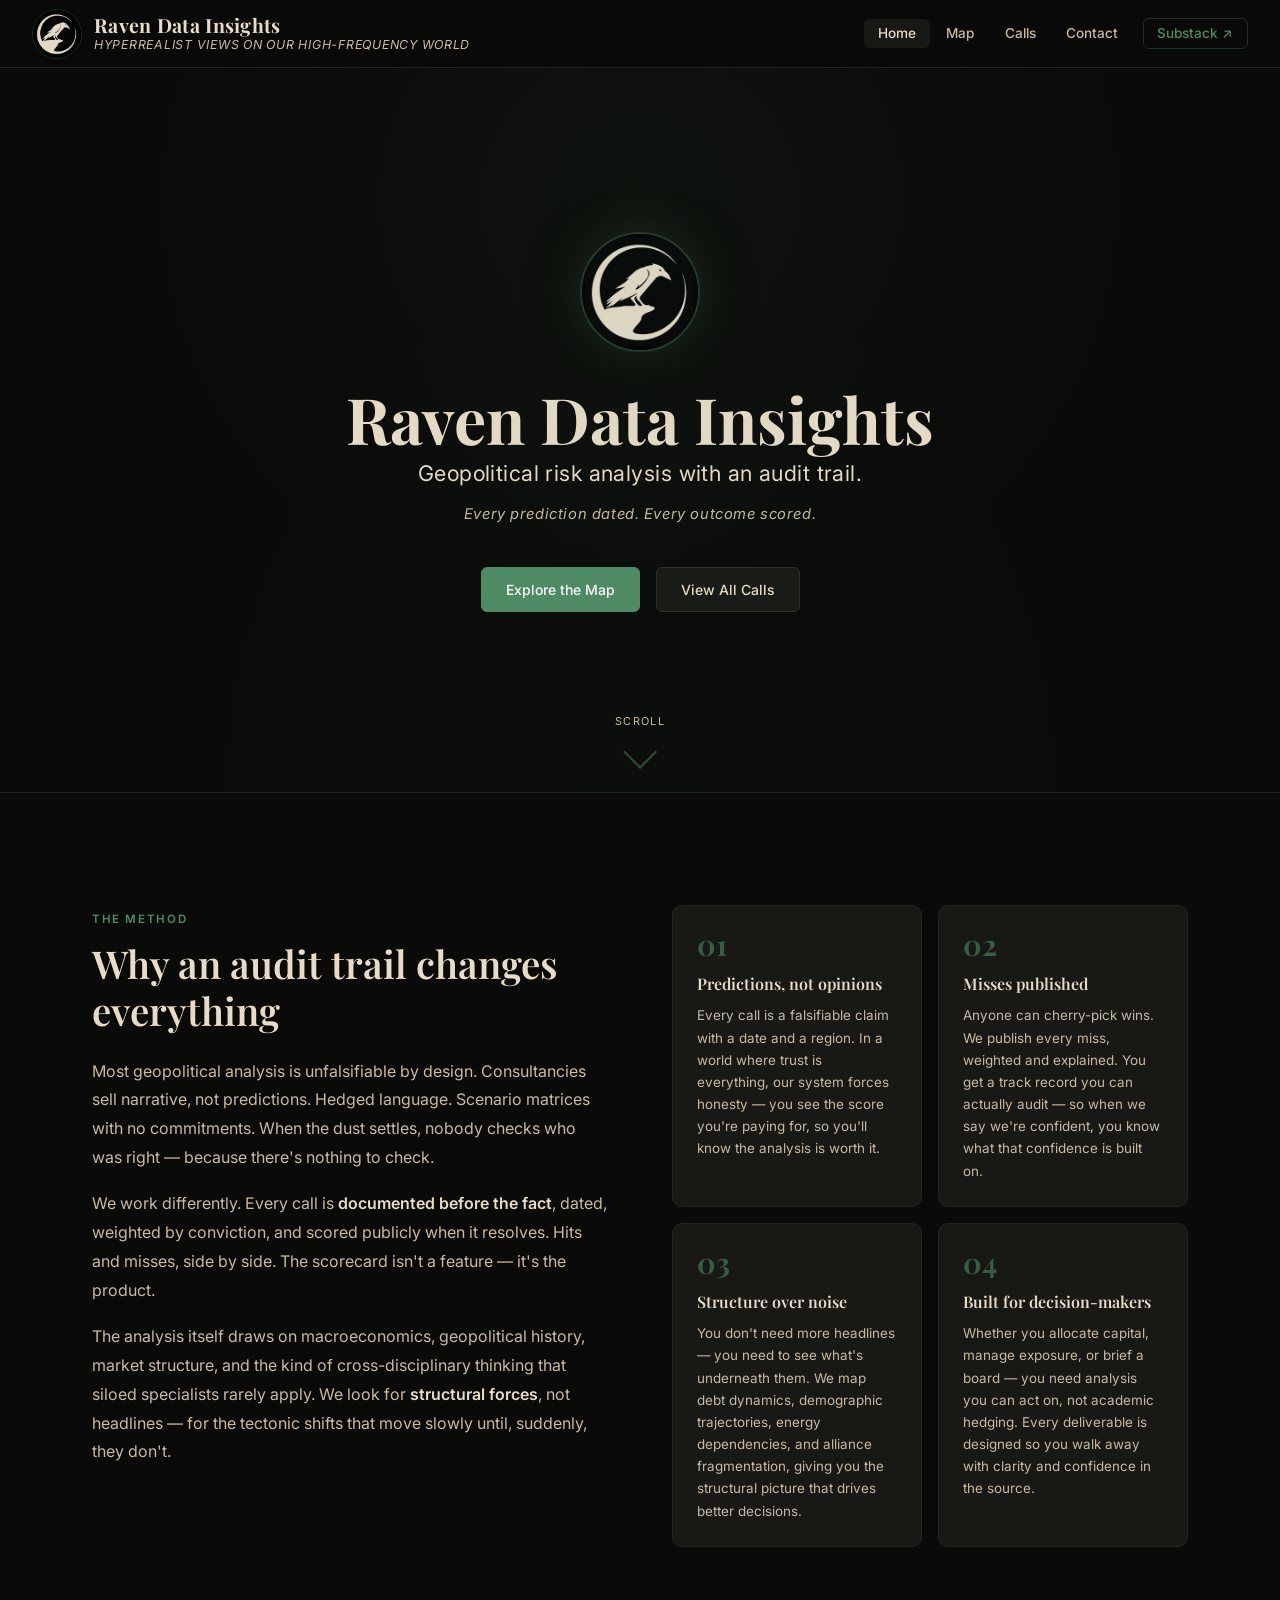
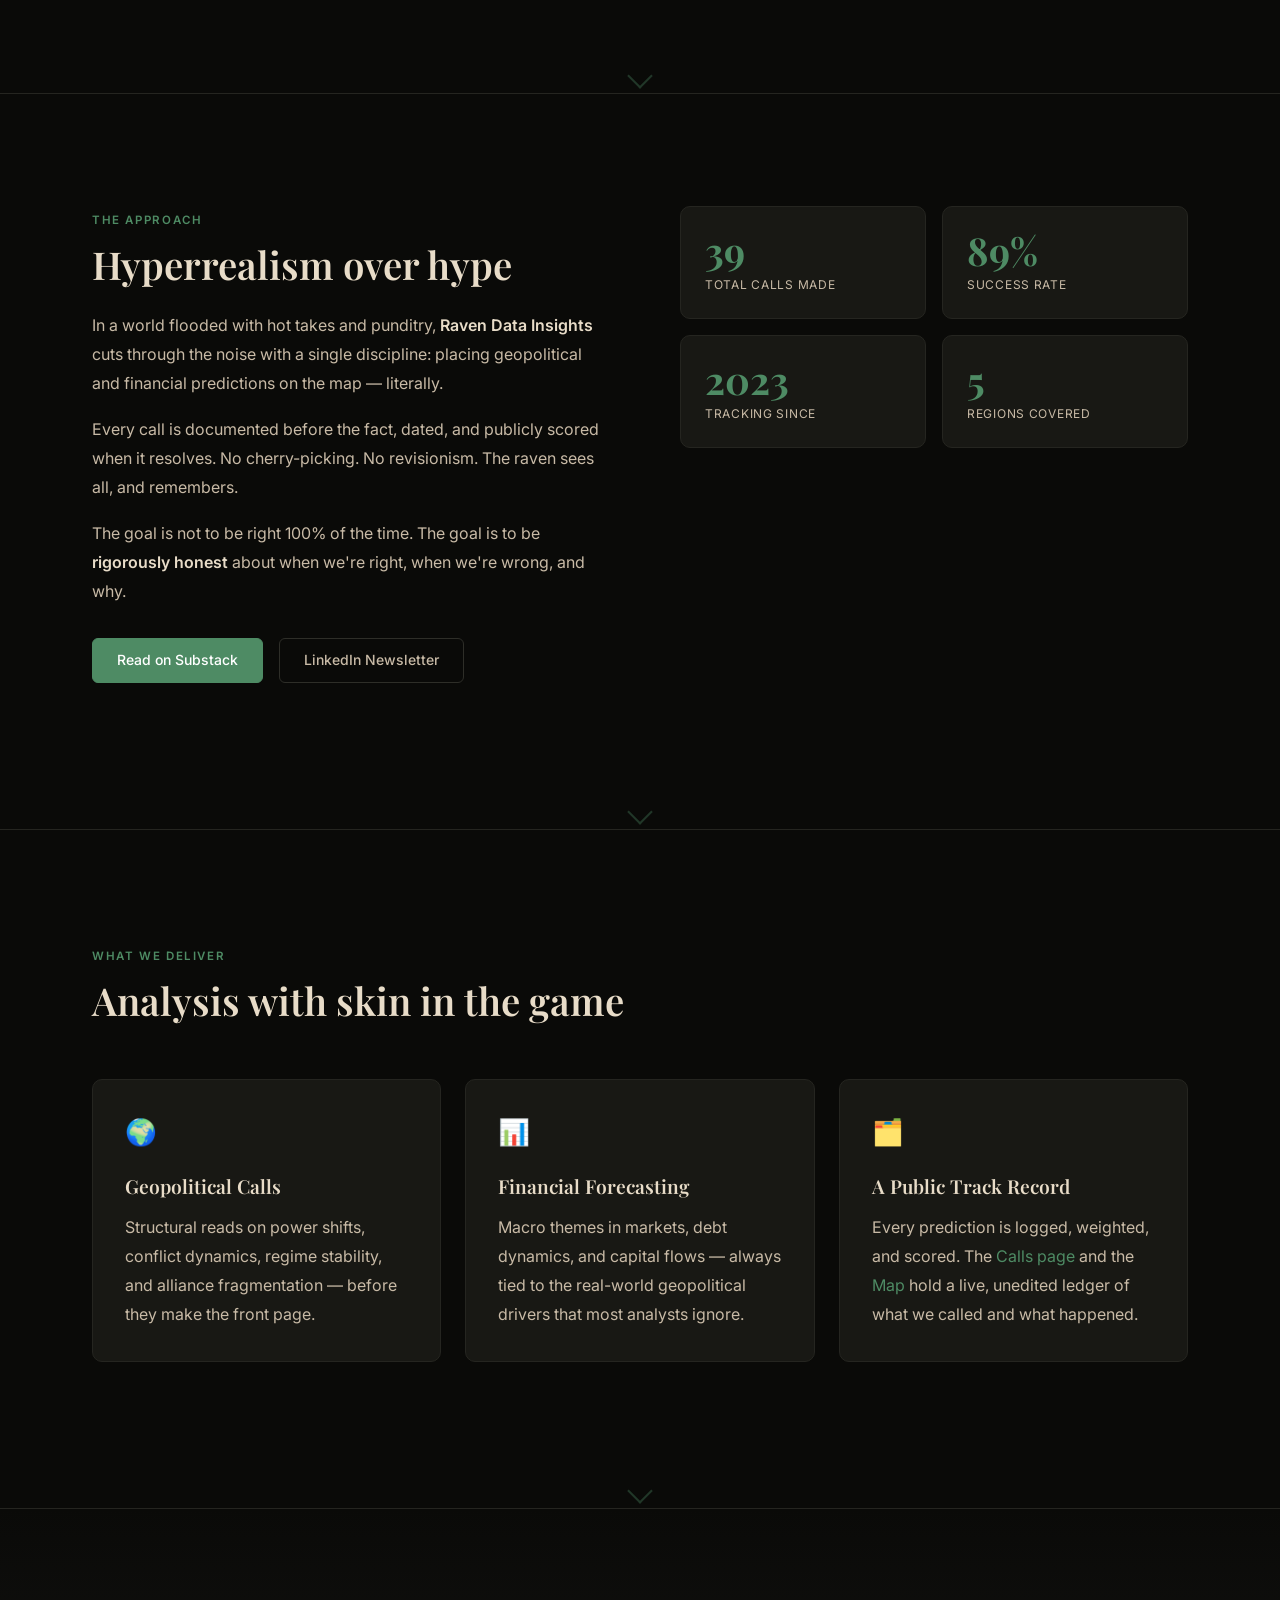
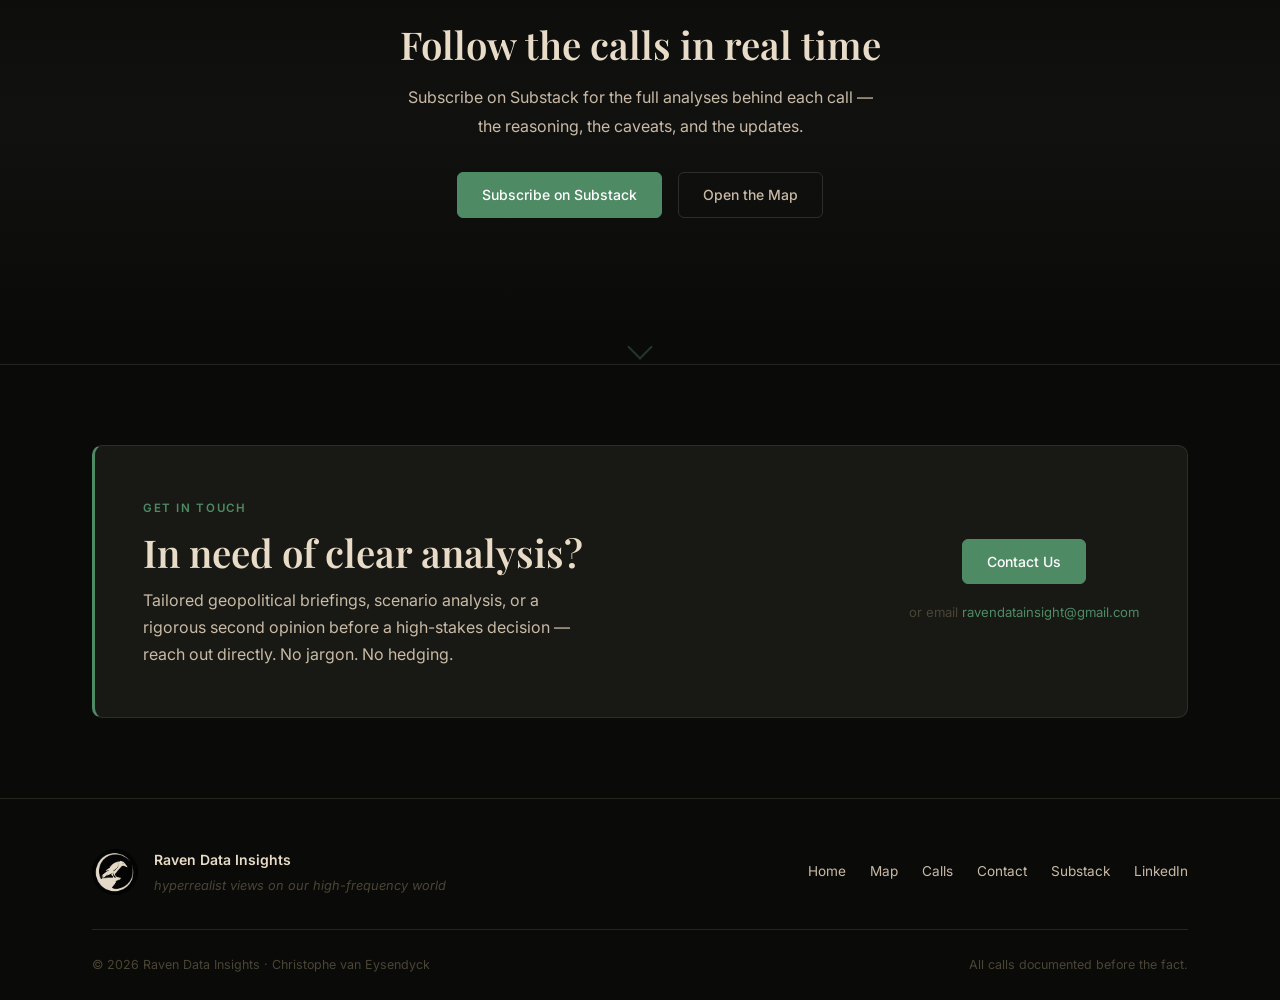
==== commit 45465de7: "Update text to reflect collective perspective" ====
--- a/index.html
+++ b/index.html
@@ -152,22 +152,22 @@
           <div class="method-card">
             <div class="method-card-number">01</div>
             <h3>Predictions, not opinions</h3>
-            <p>Every call is a falsifiable claim with a date and a region. If it can't be scored, it doesn't belong on the ledger.</p>
+            <p>Every call is a falsifiable claim with a date and a region. In a world where trust is everything, our system forces honesty — you see the score you're paying for, so you'll know the analysis is worth it.</p>
           </div>
           <div class="method-card">
             <div class="method-card-number">02</div>
             <h3>Misses published</h3>
-            <p>A track record that hides its failures is marketing. Ours includes every missed call, weighted and explained. That's how trust is built.</p>
+            <p>Anyone can cherry-pick wins. We publish every miss, weighted and explained. You get a track record you can actually audit — so when we say we're confident, you know what that confidence is built on.</p>
           </div>
           <div class="method-card">
             <div class="method-card-number">03</div>
             <h3>Structure over noise</h3>
-            <p>We don't chase headlines. We map debt dynamics, demographic trajectories, energy dependencies, and alliance fragmentation — the forces that determine what happens next.</p>
+            <p>You don't need more headlines — you need to see what's underneath them. We map debt dynamics, demographic trajectories, energy dependencies, and alliance fragmentation, giving you the structural picture that drives better decisions.</p>
           </div>
           <div class="method-card">
             <div class="method-card-number">04</div>
             <h3>Built for decision-makers</h3>
-            <p>Not academic papers. Not op-eds. Analysis designed for people who need to act — allocate capital, manage exposure, or brief a board — with confidence in the source.</p>
+            <p>Whether you allocate capital, manage exposure, or brief a board — you need analysis you can act on, not academic hedging. Every deliverable is designed so you walk away with clarity and confidence in the source.</p>
           </div>
         </div>
       </div>
@@ -184,7 +184,7 @@
           <h2>Hyperrealism over hype</h2>
           <p>In a world flooded with hot takes and punditry, <strong>Raven Data Insights</strong> cuts through the noise with a single discipline: placing geopolitical and financial predictions on the map — literally.</p>
           <p>Every call is documented before the fact, dated, and publicly scored when it resolves. No cherry-picking. No revisionism. The raven sees all, and remembers.</p>
-          <p>The goal is not to be right 100% of the time. The goal is to be <strong>rigorously honest</strong> about when I'm right, when I'm wrong, and why.</p>
+          <p>The goal is not to be right 100% of the time. The goal is to be <strong>rigorously honest</strong> about when we're right, when we're wrong, and why.</p>
           <div style="margin-top: 2rem; display: flex; gap: 1rem; flex-wrap: wrap;">
             <a href="https://substack.com/@fromtheledge" target="_blank" rel="noopener" class="btn btn-primary">Read on Substack</a>
             <a href="https://www.linkedin.com/newsletters/notes-from-the-ledge-6951182737105936385/" target="_blank" rel="noopener" class="btn btn-outline">LinkedIn Newsletter</a>
@@ -212,11 +212,11 @@
     </div>
   </section>
 
-  <!-- ── WHAT I DELIVER ──────────────────────────────────────── -->
+  <!-- ── WHAT WE DELIVER ──────────────────────────────────────── -->
   <div class="section-divider"><div class="section-chevron"></div></div>
   <section class="services" id="services">
     <div class="container">
-      <span class="section-label">What I Deliver</span>
+      <span class="section-label">What We Deliver</span>
       <h2>Analysis with skin in the game</h2>
       <div class="services-grid">
         <div class="service-card">
@@ -232,7 +232,7 @@
         <div class="service-card">
           <div class="service-icon">🗂️</div>
           <h3>A Public Track Record</h3>
-          <p>Every prediction is logged, weighted, and scored. The <a href="calls.html">Calls page</a> and the <a href="map.html">Map</a> hold a live, unedited ledger of what I said and what happened.</p>
+          <p>Every prediction is logged, weighted, and scored. The <a href="calls.html">Calls page</a> and the <a href="map.html">Map</a> hold a live, unedited ledger of what we called and what happened.</p>
         </div>
       </div>
     </div>
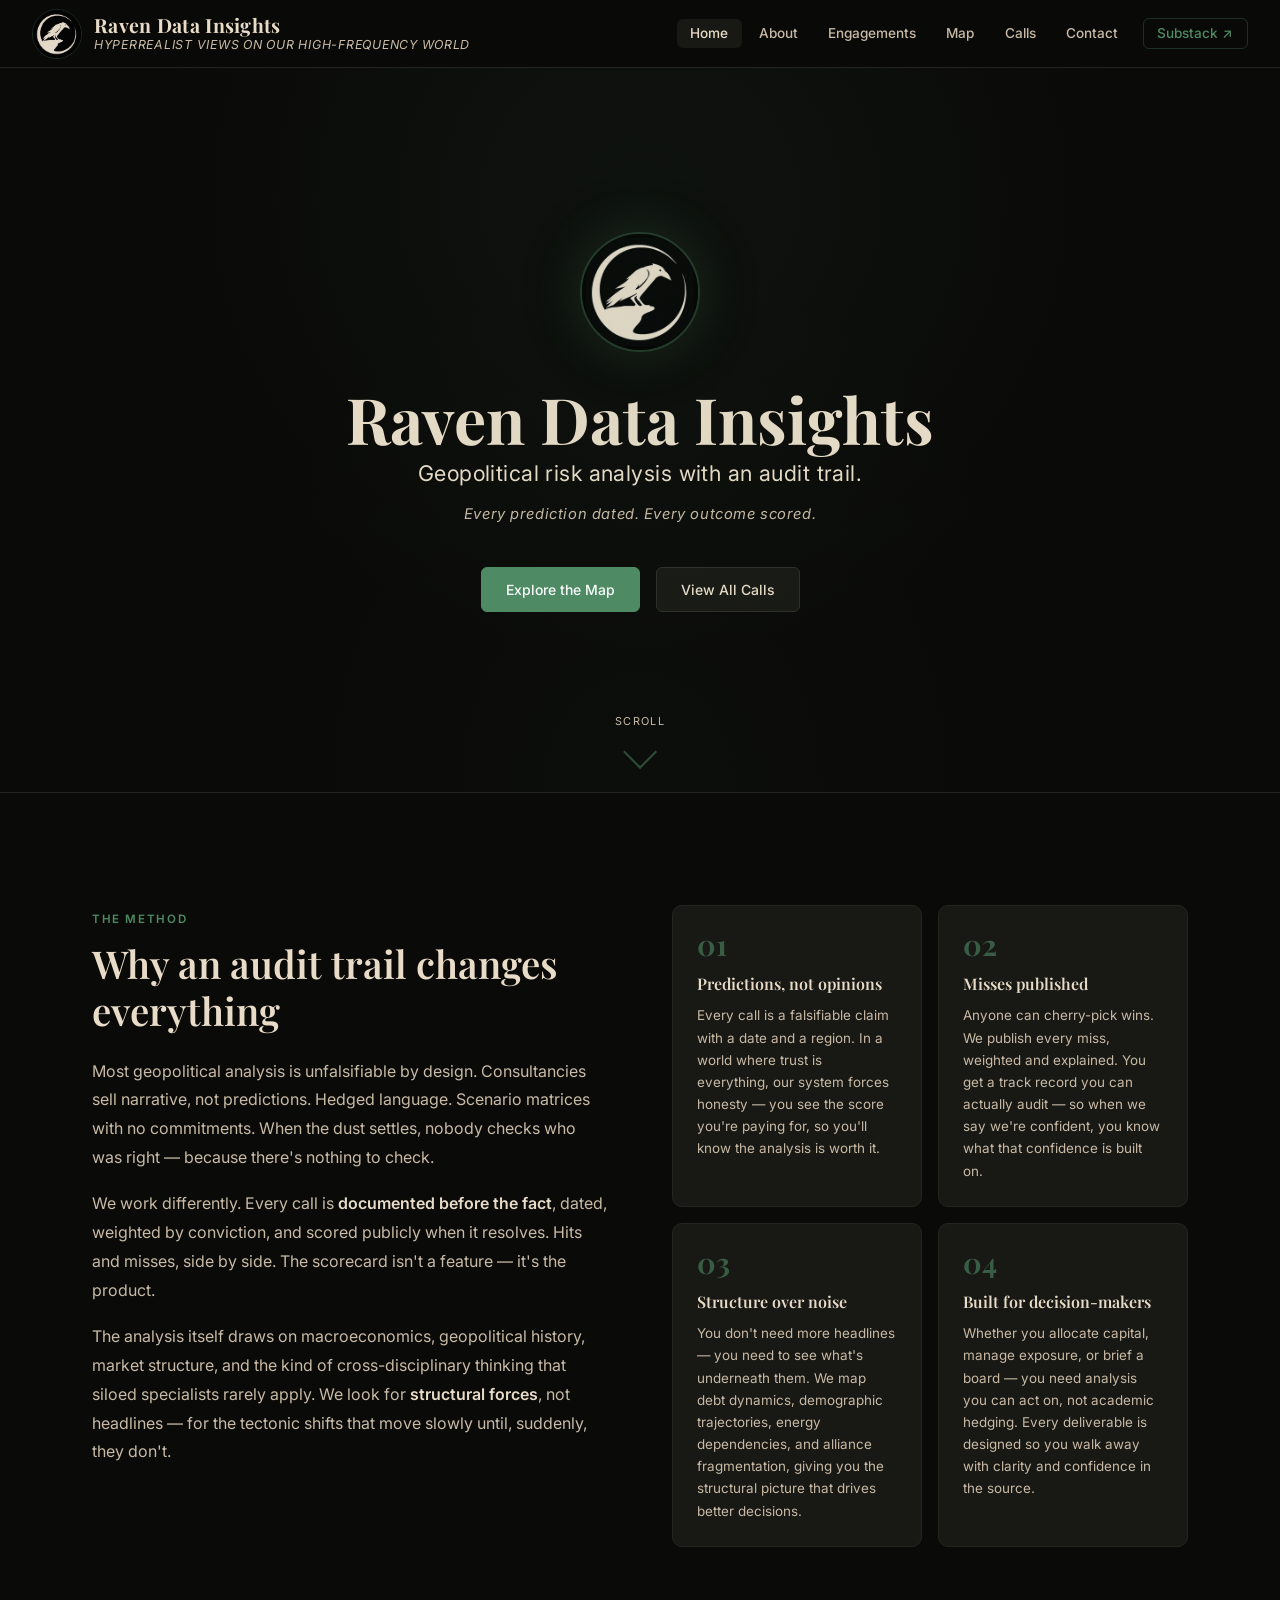
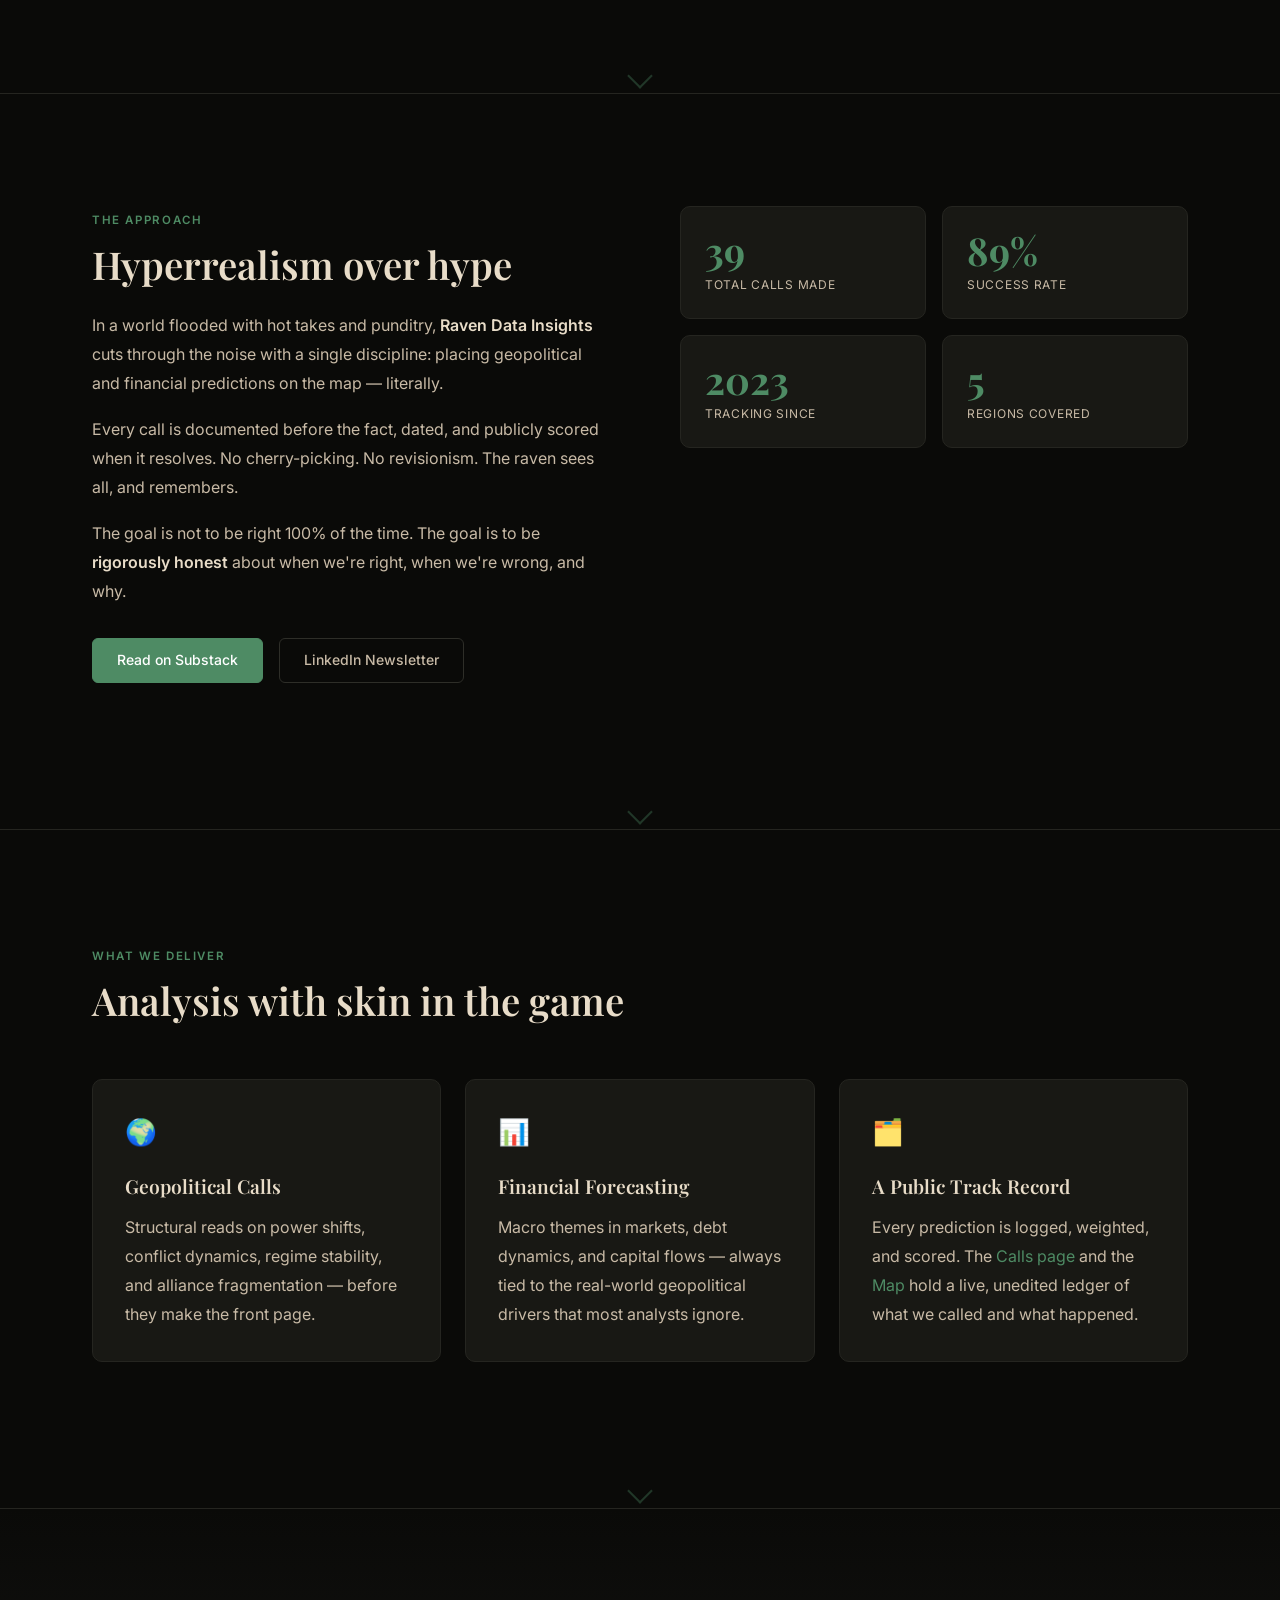
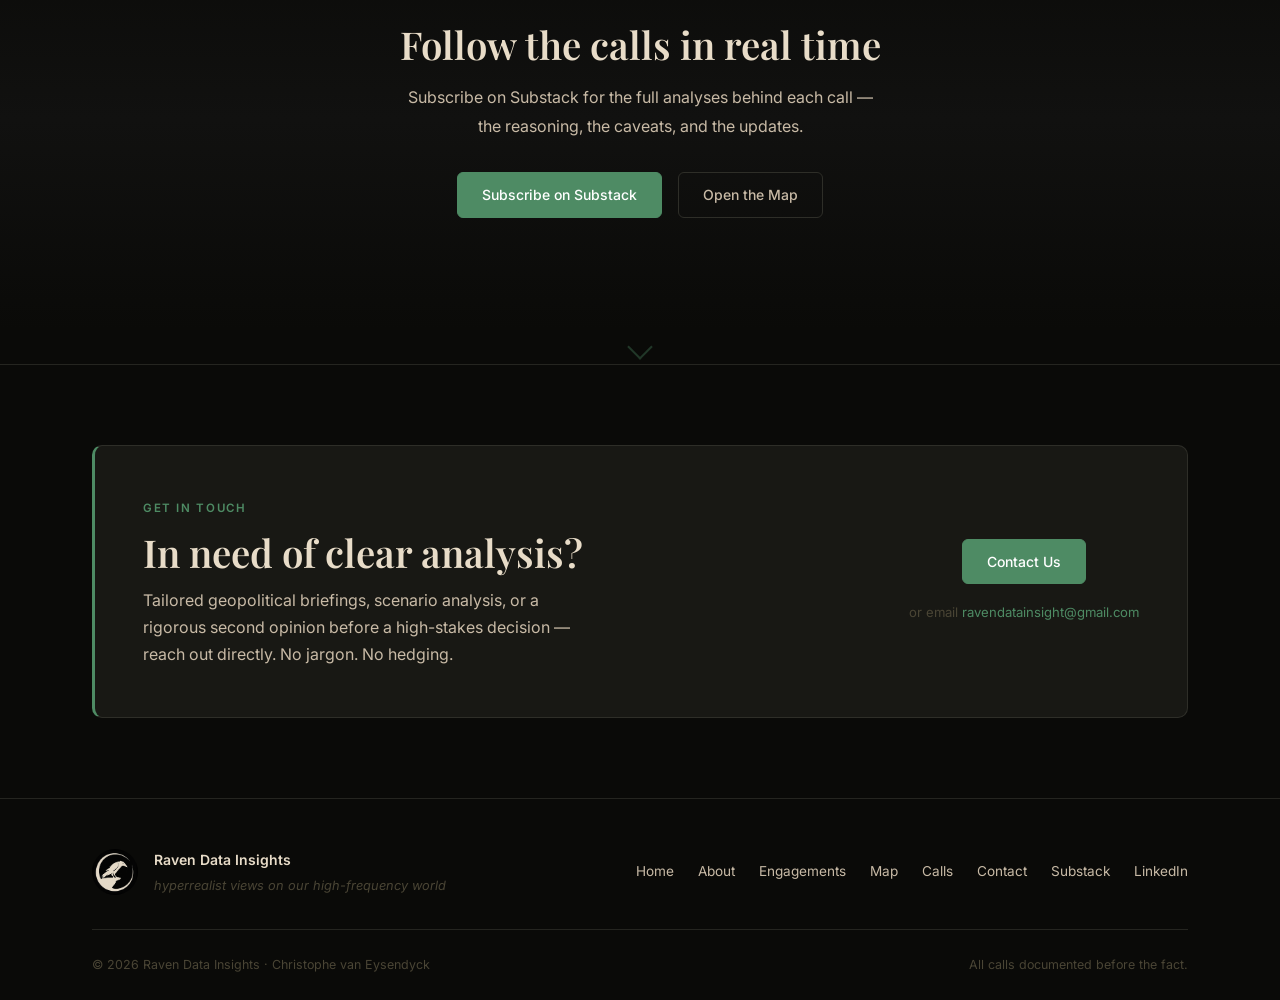
==== commit c9869e21: "Add Meet the Analyst and Engagements pages Two new customer-facing pages: - about.html: bio, career " ====
--- a/index.html
+++ b/index.html
@@ -110,6 +110,8 @@
     </a>
     <ul class="nav-links">
       <li><a href="index.html" class="active">Home</a></li>
+      <li><a href="about.html">About</a></li>
+      <li><a href="services.html">Engagements</a></li>
       <li><a href="map.html">Map</a></li>
       <li><a href="calls.html">Calls</a></li>
       <li><a href="contact.html">Contact</a></li>
@@ -292,6 +294,8 @@
         </div>
         <div class="footer-links">
           <a href="index.html">Home</a>
+          <a href="about.html">About</a>
+          <a href="services.html">Engagements</a>
           <a href="map.html">Map</a>
           <a href="calls.html">Calls</a>
           <a href="contact.html">Contact</a>
--- a/css/style.css
+++ b/css/style.css
@@ -1128,6 +1128,325 @@
 }
 
 /* ================================================================
+   INNER PAGE HERO — shared header for non-hero pages
+   ================================================================ */
+.page-hero {
+  padding: calc(var(--nav-h) + 4rem) 0 3.5rem;
+  border-bottom: 1px solid var(--border);
+  background: linear-gradient(to bottom, var(--bg-surface), var(--bg));
+}
+.page-hero .section-label { margin-bottom: 0.75rem; }
+.page-hero h1 { margin-bottom: 0.6rem; }
+.page-hero .page-tagline {
+  font-size: 1.05rem;
+  color: var(--text-muted);
+  font-style: italic;
+  margin-top: 0.25rem;
+}
+
+/* ================================================================
+   ABOUT PAGE
+   ================================================================ */
+.bio-section {
+  padding: 6rem 0;
+  border-top: 1px solid var(--border);
+}
+.bio-grid {
+  display: grid;
+  grid-template-columns: 1.15fr 0.85fr;
+  gap: 5rem;
+  align-items: start;
+}
+.bio-text p { margin-bottom: 1.1rem; }
+.bio-photo {
+  width: 100%;
+  aspect-ratio: 3 / 4;
+  max-width: 200px;
+  background: var(--bg-card);
+  border: 1px dashed var(--border-light);
+  border-radius: var(--radius);
+  display: flex;
+  align-items: center;
+  justify-content: center;
+  color: var(--text-dim);
+  font-size: 0.72rem;
+  letter-spacing: 0.08em;
+  text-transform: uppercase;
+  margin-bottom: 2rem;
+  text-align: center;
+  padding: 1rem;
+  line-height: 1.6;
+}
+.bio-stats {
+  display: grid;
+  grid-template-columns: 1fr 1fr;
+  gap: 1rem;
+}
+
+/* Timeline */
+.timeline-section {
+  padding: 6rem 0;
+  border-top: 1px solid var(--border);
+}
+.timeline-section h2 { margin-bottom: 3rem; }
+.timeline-list {
+  display: flex;
+  flex-direction: column;
+  position: relative;
+  padding-left: 1.75rem;
+}
+.timeline-list::before {
+  content: '';
+  position: absolute;
+  left: 0;
+  top: 0.55rem;
+  bottom: 0.55rem;
+  width: 1px;
+  background: var(--border-light);
+}
+.timeline-item {
+  position: relative;
+  padding: 0 0 2.75rem 2rem;
+}
+.timeline-item:last-child { padding-bottom: 0; }
+.timeline-item::before {
+  content: '';
+  position: absolute;
+  left: -0.4rem;
+  top: 0.45rem;
+  width: 9px;
+  height: 9px;
+  border-radius: 50%;
+  background: var(--accent);
+  box-shadow: 0 0 0 3px var(--bg);
+}
+.timeline-date {
+  font-size: 0.7rem;
+  font-weight: 700;
+  letter-spacing: 0.12em;
+  text-transform: uppercase;
+  color: var(--accent);
+  margin-bottom: 0.3rem;
+}
+.timeline-role {
+  font-family: 'Playfair Display', serif;
+  font-size: 1.05rem;
+  font-weight: 600;
+  color: var(--text);
+  margin-bottom: 0.15rem;
+  line-height: 1.3;
+}
+.timeline-org {
+  font-size: 0.83rem;
+  color: var(--text-muted);
+  margin-bottom: 0.6rem;
+}
+.timeline-desc {
+  font-size: 0.84rem;
+  color: var(--text-dim);
+  line-height: 1.65;
+  max-width: 560px;
+}
+
+/* Education & Certifications */
+.creds-section {
+  padding: 5rem 0;
+  border-top: 1px solid var(--border);
+}
+.creds-grid {
+  display: grid;
+  grid-template-columns: 1fr 1fr;
+  gap: 4rem;
+  margin-top: 2.5rem;
+}
+.creds-group-label {
+  font-size: 0.68rem;
+  font-weight: 700;
+  letter-spacing: 0.14em;
+  text-transform: uppercase;
+  color: var(--text-dim);
+  margin-bottom: 1.25rem;
+}
+.edu-item { margin-bottom: 1.5rem; }
+.edu-item:last-child { margin-bottom: 0; }
+.edu-degree {
+  font-size: 0.92rem;
+  font-weight: 600;
+  color: var(--text);
+  margin-bottom: 0.2rem;
+}
+.edu-institution {
+  font-size: 0.82rem;
+  color: var(--text-muted);
+}
+.edu-note {
+  font-size: 0.78rem;
+  color: var(--text-dim);
+  font-style: italic;
+  margin-top: 0.2rem;
+}
+.cert-list {
+  display: flex;
+  flex-direction: column;
+  gap: 0.65rem;
+}
+.cert-chip {
+  display: inline-flex;
+  align-items: center;
+  gap: 0.5rem;
+  padding: 0.5rem 1rem;
+  background: var(--bg-card);
+  border: 1px solid var(--border-light);
+  border-radius: 6px;
+  font-size: 0.82rem;
+  color: var(--text-muted);
+  width: fit-content;
+}
+.cert-chip::before {
+  content: '✓';
+  color: var(--accent);
+  font-size: 0.72rem;
+  font-weight: 700;
+  flex-shrink: 0;
+}
+
+/* Track record snapshot on about page */
+.track-snapshot {
+  padding: 6rem 0;
+  border-top: 1px solid var(--border);
+}
+.track-snapshot h2 { margin-bottom: 0.5rem; }
+.track-snapshot > .container > p { margin-bottom: 2.5rem; }
+.snapshot-stats {
+  display: grid;
+  grid-template-columns: repeat(4, 1fr);
+  gap: 1rem;
+}
+
+/* ================================================================
+   SERVICES / ENGAGEMENTS PAGE
+   ================================================================ */
+.engagements-section {
+  padding: 6rem 0;
+  border-top: 1px solid var(--border);
+}
+.engagements-section h2 { margin-bottom: 0.5rem; }
+.engagements-intro { max-width: 600px; margin-bottom: 3rem; }
+.engagements-grid {
+  display: grid;
+  grid-template-columns: repeat(3, 1fr);
+  gap: 1.5rem;
+}
+.service-card .price-label {
+  display: inline-block;
+  margin-top: 1rem;
+  font-size: 0.78rem;
+  font-weight: 600;
+  color: var(--accent);
+  letter-spacing: 0.03em;
+}
+.service-card.featured {
+  border-color: rgba(78, 139, 100, 0.4);
+  background: linear-gradient(140deg, var(--bg-card), rgba(78, 139, 100, 0.05));
+  position: relative;
+}
+.service-card.featured:hover { border-color: rgba(78, 139, 100, 0.65); }
+.featured-badge {
+  display: inline-block;
+  font-size: 0.6rem;
+  font-weight: 700;
+  letter-spacing: 0.12em;
+  text-transform: uppercase;
+  color: var(--accent);
+  background: rgba(78, 139, 100, 0.13);
+  border-radius: 4px;
+  padding: 0.2rem 0.55rem;
+  margin-bottom: 0.6rem;
+}
+
+/* Process (How it works) */
+.process-section {
+  padding: 7rem 0;
+  border-top: 1px solid var(--border);
+}
+.process-section h2 { margin-bottom: 0.5rem; text-align: center; }
+.process-section > .container > p { text-align: center; margin-bottom: 3rem; max-width: 460px; margin-left: auto; margin-right: auto; }
+.process-grid {
+  display: grid;
+  grid-template-columns: repeat(3, 1fr);
+  gap: 1.5rem;
+}
+
+/* Pricing context block */
+.pricing-section {
+  padding: 5rem 0;
+  border-top: 1px solid var(--border);
+}
+.pricing-block {
+  background: var(--bg-card);
+  border: 1px solid var(--border-light);
+  border-left: 3px solid var(--accent);
+  border-radius: var(--radius);
+  padding: 2.5rem 3rem;
+  max-width: 780px;
+}
+.pricing-block h3 { margin-bottom: 0.85rem; }
+
+/* Who it's for */
+.audience-section {
+  padding: 5rem 0;
+  border-top: 1px solid var(--border);
+}
+.audience-grid {
+  display: grid;
+  grid-template-columns: 1fr 1fr;
+  gap: 4rem;
+  align-items: start;
+}
+.audience-list {
+  display: flex;
+  flex-direction: column;
+  gap: 0.6rem;
+  margin-top: 1.5rem;
+}
+.audience-item {
+  display: flex;
+  align-items: flex-start;
+  gap: 0.75rem;
+  font-size: 0.88rem;
+  color: var(--text-muted);
+}
+.audience-item::before {
+  content: '→';
+  color: var(--accent);
+  flex-shrink: 0;
+  font-weight: 600;
+  margin-top: 0.05rem;
+}
+
+/* ── Responsive: new pages (≤ 900px) ───────────────────── */
+@media (max-width: 900px) {
+  .bio-grid { grid-template-columns: 1fr; gap: 3rem; }
+  .creds-grid { grid-template-columns: 1fr; gap: 2.5rem; }
+  .engagements-grid { grid-template-columns: 1fr 1fr; }
+  .process-grid { grid-template-columns: 1fr 1fr; }
+  .audience-grid { grid-template-columns: 1fr; gap: 2rem; }
+  .snapshot-stats { grid-template-columns: 1fr 1fr; }
+}
+
+/* ── Responsive: new pages (≤ 600px) ───────────────────── */
+@media (max-width: 600px) {
+  .page-hero { padding: calc(var(--nav-h) + 2.5rem) 0 2.5rem; }
+  .bio-section, .timeline-section, .creds-section,
+  .track-snapshot, .engagements-section, .process-section,
+  .pricing-section, .audience-section { padding: 4rem 0; }
+  .engagements-grid { grid-template-columns: 1fr; }
+  .process-grid { grid-template-columns: 1fr; }
+  .snapshot-stats { grid-template-columns: 1fr 1fr; }
+  .pricing-block { padding: 1.75rem; }
+}
+
+/* ================================================================
    ACCESSIBILITY: Reduced motion
    ================================================================ */
 @media (prefers-reduced-motion: reduce) {
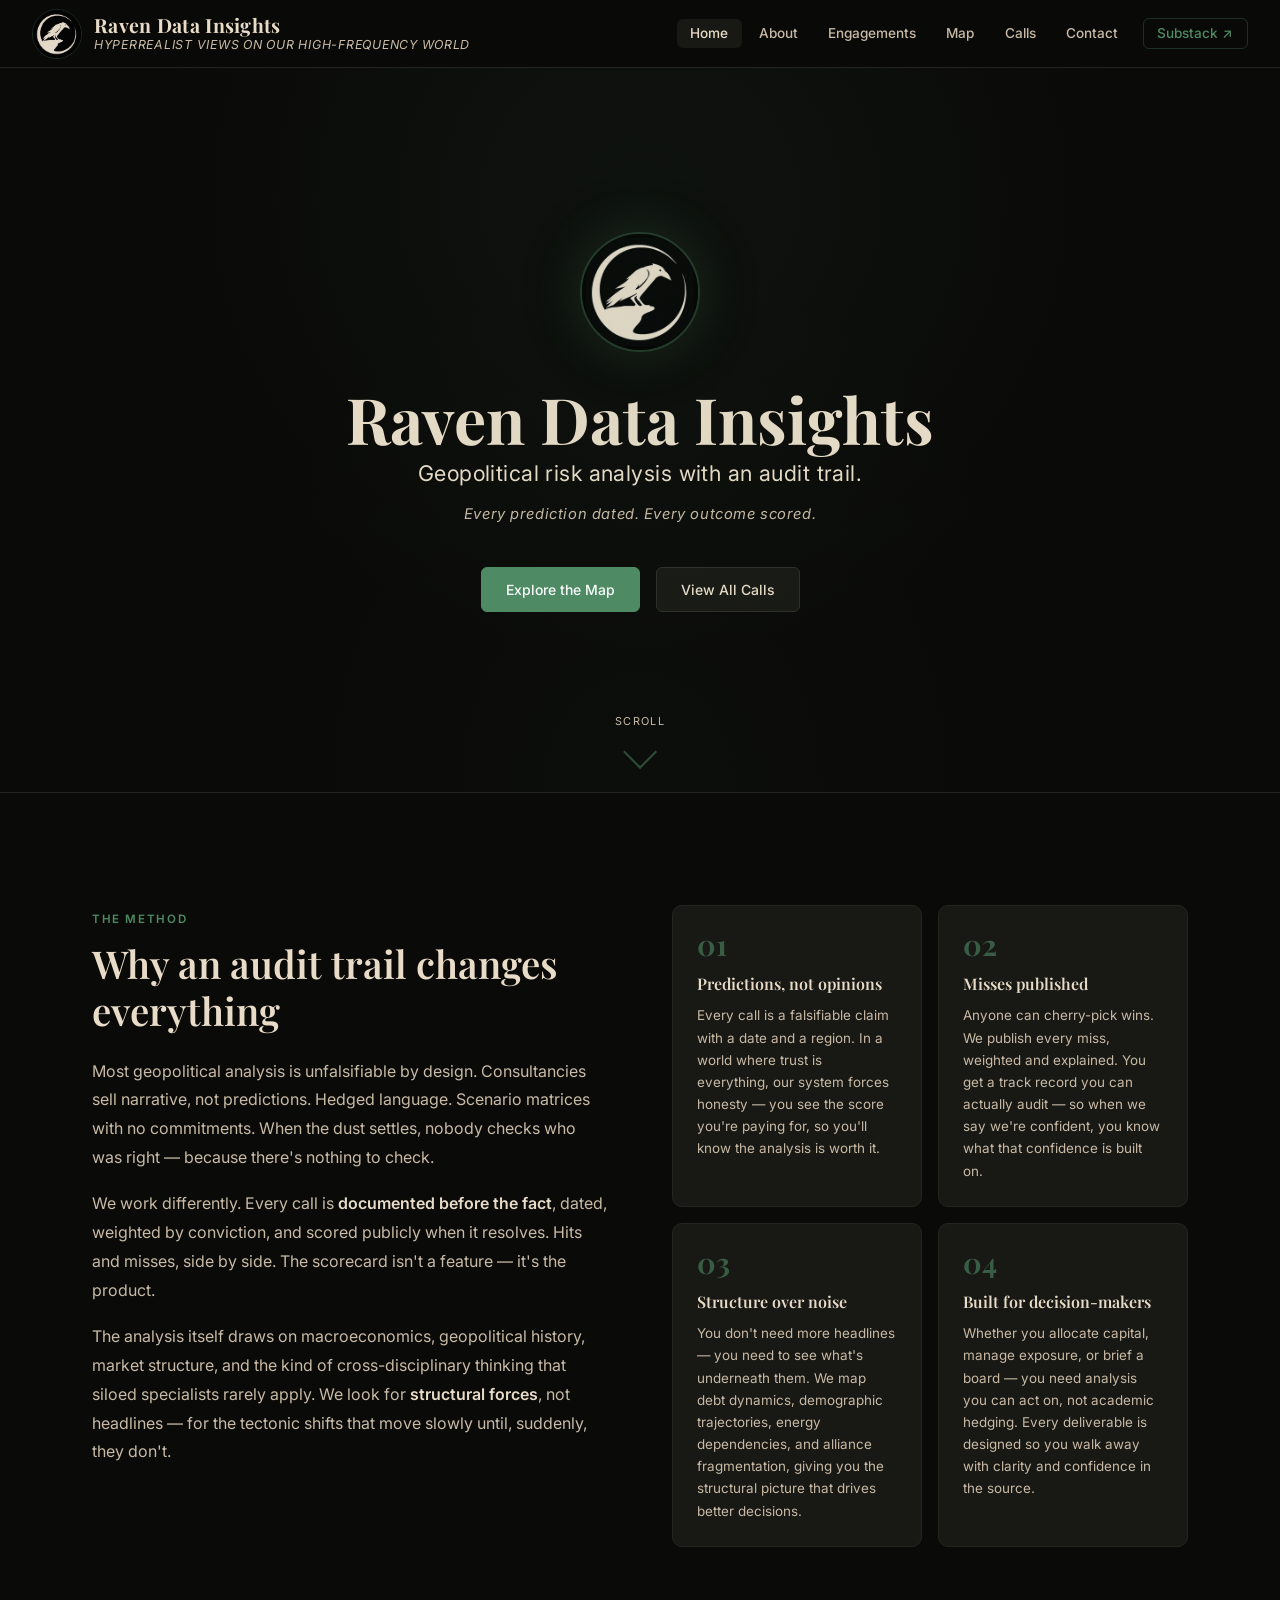
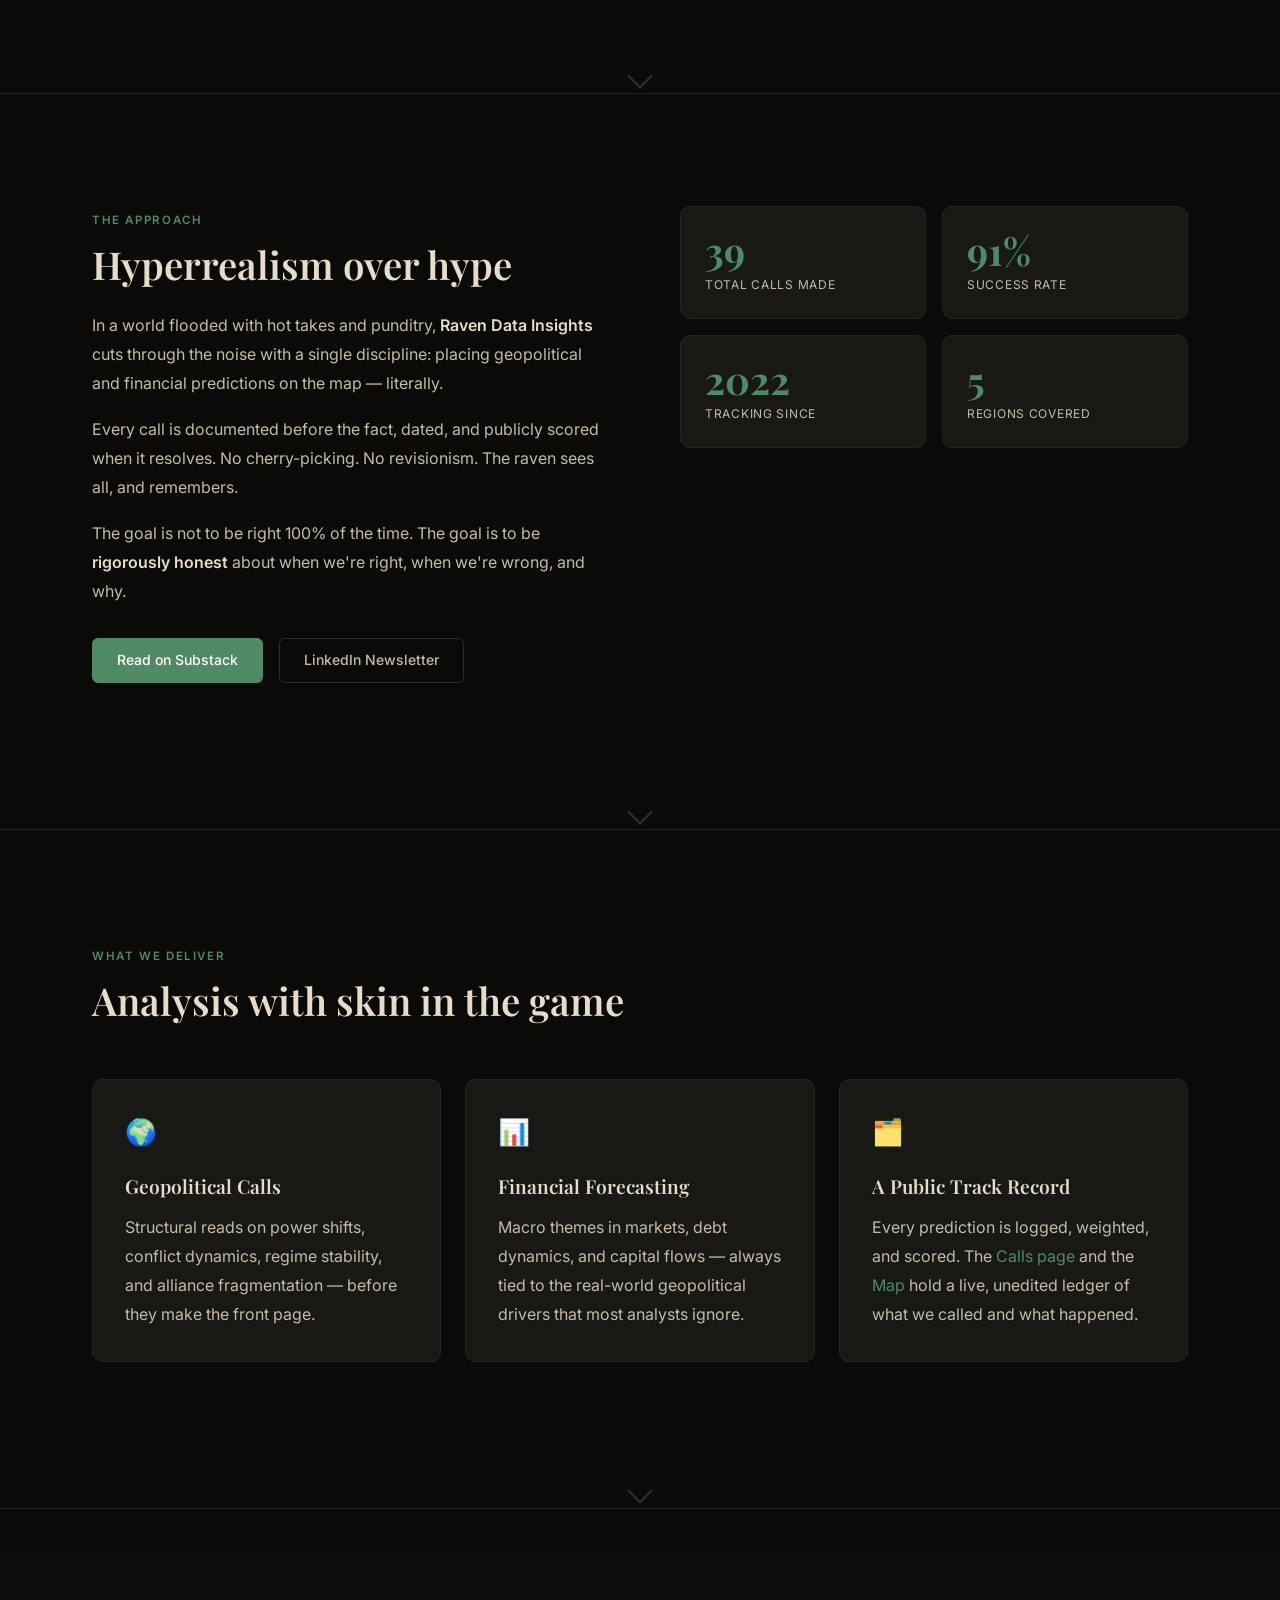
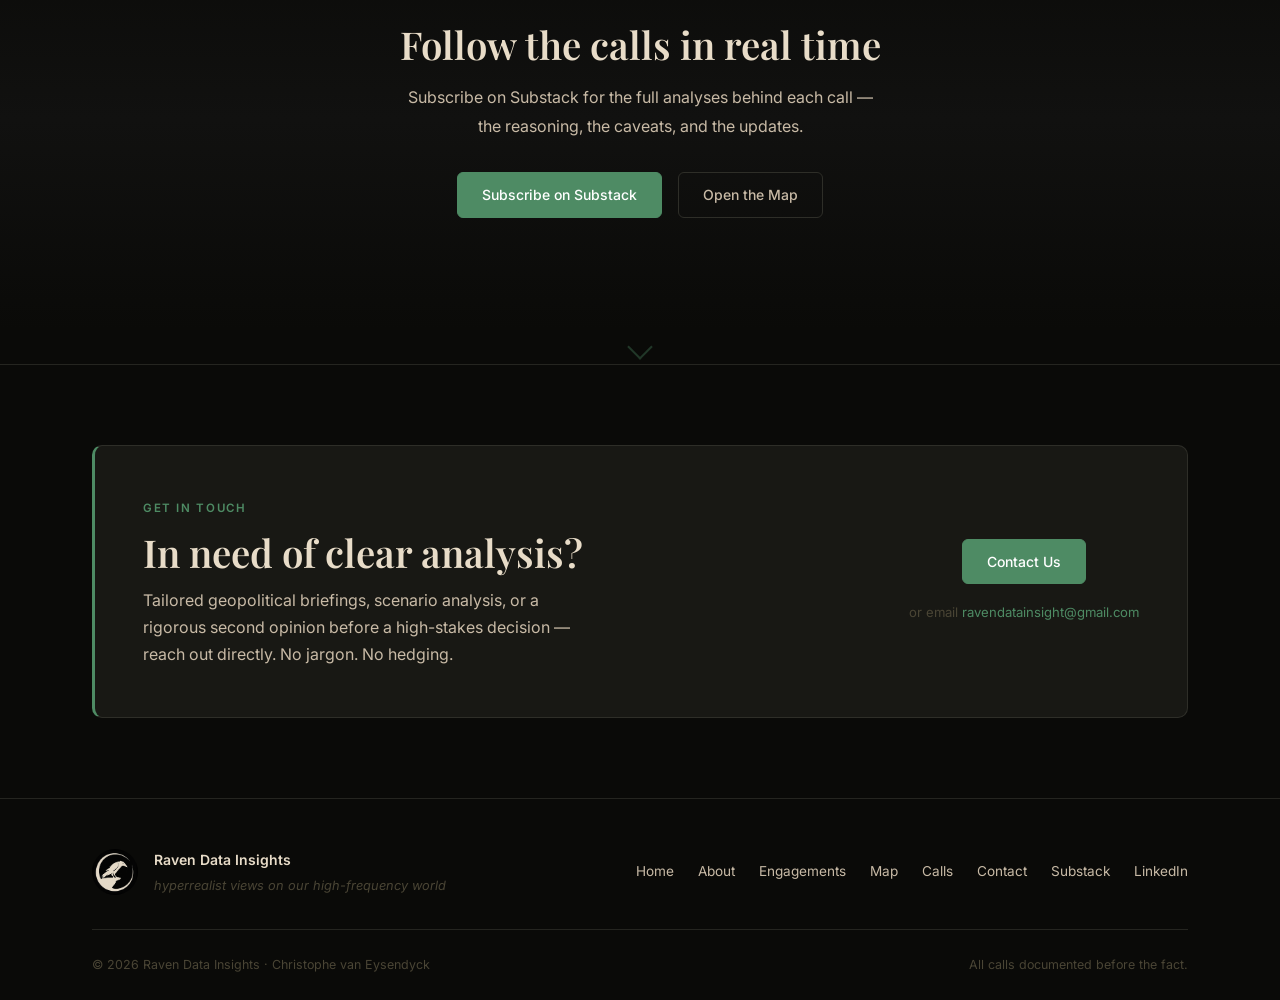
==== commit 9046e26d: "Prerender stats and call ledger to static HTML; harden email links - scripts/prerender.py: new build" ====
--- a/index.html
+++ b/index.html
@@ -194,19 +194,25 @@
         </div>
         <div class="about-stats">
           <div class="stat-card">
-            <span class="stat-number" id="stat-total">—</span>
+            <span class="stat-number" id="stat-total"><!--PRERENDER:STAT-TOTAL-->
+39
+<!--/PRERENDER--></span>
             <span class="stat-label">Total Calls Made</span>
           </div>
           <div class="stat-card">
-            <span class="stat-number" id="stat-rate">—</span>
+            <span class="stat-number" id="stat-rate"><!--PRERENDER:STAT-RATE-->
+91%
+<!--/PRERENDER--></span>
             <span class="stat-label">Success Rate</span>
           </div>
           <div class="stat-card">
-            <span class="stat-number">2023</span>
+            <span class="stat-number">2022</span>
             <span class="stat-label">Tracking Since</span>
           </div>
           <div class="stat-card">
-            <span class="stat-number" id="stat-regions">—</span>
+            <span class="stat-number" id="stat-regions"><!--PRERENDER:STAT-REGIONS-->
+5
+<!--/PRERENDER--></span>
             <span class="stat-label">Regions Covered</span>
           </div>
         </div>
@@ -265,7 +271,7 @@
         </div>
         <div class="contact-cta-action">
           <a href="contact.html" class="btn btn-primary">Contact Us</a>
-          <div class="contact-cta-email">or email <span id="index-email"></span></div>
+          <div class="contact-cta-email">or email <span id="index-email"><a href="&#109;&#97;&#105;&#108;&#116;&#111;&#58;&#114;&#97;&#118;&#101;&#110;&#100;&#97;&#116;&#97;&#105;&#110;&#115;&#105;&#103;&#104;&#116;&#64;&#103;&#109;&#97;&#105;&#108;&#46;&#99;&#111;&#109;">&#114;&#97;&#118;&#101;&#110;&#100;&#97;&#116;&#97;&#105;&#110;&#115;&#105;&#103;&#104;&#116;&#64;&#103;&#109;&#97;&#105;&#108;&#46;&#99;&#111;&#109;</a></span></div>
         </div>
       </div>
     </div>
@@ -330,34 +336,8 @@
       });
     })();
 
-    // ── Email obfuscation ────────────────────────────────────────
-    (function() {
-      const u = 'ravendatainsight', d = 'gmail.com';
-      const el = document.getElementById('index-email');
-      if (el) el.innerHTML = `<a href="mailto:${u}@${d}">${u}@${d}</a>`;
-    })();
-
-    // Load live stats from calls.json
-    fetch('data/calls.json')
-      .then(r => r.json())
-      .then(data => {
-        const all = data.calls.filter(c => !c._placeholder);
-        const completed = all.filter(c => c.outcome !== 'pending');
-        const successful = completed.filter(c => c.outcome === 'success');
-        const regions = [...new Set(all.map(c => c.region))].length;
-
-        document.getElementById('stat-total').textContent = all.length;
-        document.getElementById('stat-regions').textContent = regions;
-        if (completed.length > 0) {
-          document.getElementById('stat-rate').textContent =
-            Math.round(successful.length / completed.length * 100) + '%';
-        }
-      })
-      .catch(() => {
-        document.getElementById('stat-total').textContent = '16';
-        document.getElementById('stat-rate').textContent = '86%';
-        document.getElementById('stat-regions').textContent = '5';
-      });
+    // Headline stats are baked into the HTML at build time by scripts/prerender.py,
+    // computed from the canonical ledger (data/calls_ledger.csv). No runtime fetch.
 
     // ── Floating CTA — appears after hero, hides near contact ────
     (function() {
--- a/css/style.css
+++ b/css/style.css
@@ -1011,9 +1011,10 @@
   border-radius: 5px;
   white-space: nowrap;
 }
-.outcome-badge.success { background: rgba(82,183,136,0.12); color: var(--success); }
-.outcome-badge.failed  { background: rgba(224,112,112,0.12); color: var(--failed); }
-.outcome-badge.pending { background: rgba(244,169,66,0.12); color: var(--pending); }
+.outcome-badge.success  { background: rgba(82,183,136,0.12); color: var(--success); }
+.outcome-badge.failed   { background: rgba(224,112,112,0.12); color: var(--failed); }
+.outcome-badge.pending  { background: rgba(244,169,66,0.12); color: var(--pending); }
+.outcome-badge.partial  { background: rgba(244,169,66,0.10); color: var(--pending); }
 
 .weight-badge {
   font-size: 0.72rem;
@@ -1024,6 +1025,52 @@
 }
 .weight-stars { color: var(--accent); }
 .weight-label { color: var(--text-muted); }
+
+/* Call ID badge */
+.call-id-badge {
+  font-family: 'Inter', monospace;
+  font-size: 0.62rem;
+  font-weight: 600;
+  letter-spacing: 0.04em;
+  color: var(--text-dim);
+  background: var(--bg-elevated);
+  border: 1px solid var(--border);
+  border-radius: 4px;
+  padding: 1px 5px;
+}
+
+/* Time horizon & resolution note */
+.call-horizon {
+  font-size: 0.76rem;
+  color: var(--text-dim);
+  margin-top: 0.35rem;
+}
+.call-resolution {
+  font-size: 0.78rem;
+  color: var(--text-muted);
+  background: rgba(78,139,100,0.06);
+  border-left: 2px solid var(--accent);
+  padding: 0.3rem 0.6rem;
+  margin-top: 0.4rem;
+  border-radius: 0 4px 4px 0;
+}
+
+/* Tags */
+.call-tags {
+  display: flex;
+  flex-wrap: wrap;
+  gap: 0.3rem;
+  margin-top: 0.4rem;
+}
+.call-tag {
+  font-size: 0.63rem;
+  color: var(--text-dim);
+  background: var(--bg-elevated);
+  border: 1px solid var(--border);
+  border-radius: 3px;
+  padding: 1px 6px;
+  letter-spacing: 0.02em;
+}
 
 /* Scoring explainer */
 .scoring-note {
@@ -1131,7 +1178,7 @@
    INNER PAGE HERO — shared header for non-hero pages
    ================================================================ */
 .page-hero {
-  padding: calc(var(--nav-h) + 4rem) 0 3.5rem;
+  padding: calc(var(--nav-h) + 5.5rem) 0 4rem;
   border-bottom: 1px solid var(--border);
   background: linear-gradient(to bottom, var(--bg-surface), var(--bg));
 }
@@ -1160,22 +1207,13 @@
 .bio-text p { margin-bottom: 1.1rem; }
 .bio-photo {
   width: 100%;
-  aspect-ratio: 3 / 4;
-  max-width: 200px;
-  background: var(--bg-card);
-  border: 1px dashed var(--border-light);
+  max-width: 260px;
   border-radius: var(--radius);
-  display: flex;
-  align-items: center;
-  justify-content: center;
-  color: var(--text-dim);
-  font-size: 0.72rem;
-  letter-spacing: 0.08em;
-  text-transform: uppercase;
+  object-fit: cover;
+  border: 1px solid var(--border-light);
+  box-shadow: 0 8px 32px rgba(0,0,0,0.4);
   margin-bottom: 2rem;
-  text-align: center;
-  padding: 1rem;
-  line-height: 1.6;
+  display: block;
 }
 .bio-stats {
   display: grid;
@@ -1206,7 +1244,7 @@
 }
 .timeline-item {
   position: relative;
-  padding: 0 0 2.75rem 2rem;
+  padding: 0 0 3.5rem 2rem;
 }
 .timeline-item:last-child { padding-bottom: 0; }
 .timeline-item::before {
@@ -1346,11 +1384,9 @@
   letter-spacing: 0.03em;
 }
 .service-card.featured {
-  border-color: rgba(78, 139, 100, 0.4);
-  background: linear-gradient(140deg, var(--bg-card), rgba(78, 139, 100, 0.05));
+  background: linear-gradient(140deg, var(--bg-card), rgba(200, 168, 50, 0.04));
   position: relative;
 }
-.service-card.featured:hover { border-color: rgba(78, 139, 100, 0.65); }
 .featured-badge {
   display: inline-block;
   font-size: 0.6rem;
@@ -1363,6 +1399,46 @@
   padding: 0.2rem 0.55rem;
   margin-bottom: 0.6rem;
 }
+.tier-badge {
+  display: inline-block;
+  font-size: 0.62rem;
+  font-weight: 700;
+  letter-spacing: 0.14em;
+  text-transform: uppercase;
+  border-radius: 4px;
+  padding: 0.2rem 0.6rem;
+  margin-bottom: 1rem;
+}
+.tier-bronze { color: #c4904a; background: rgba(196, 144, 74, 0.12); }
+.tier-silver { color: #9aaab8; background: rgba(154, 170, 184, 0.12); }
+.tier-gold   { color: #c8a832; background: rgba(200, 168, 50, 0.12); }
+.service-card.featured { border-color: rgba(200, 168, 50, 0.3); }
+.service-card.featured:hover { border-color: rgba(200, 168, 50, 0.55); }
+.tier-tagline {
+  font-size: 0.88rem;
+  color: var(--text-muted);
+  margin-bottom: 1.25rem;
+  font-style: italic;
+}
+.tier-includes {
+  list-style: none;
+  display: flex;
+  flex-direction: column;
+  gap: 0.55rem;
+}
+.tier-includes li {
+  font-size: 0.85rem;
+  color: var(--text-muted);
+  padding-left: 1.1rem;
+  position: relative;
+}
+.tier-includes li::before {
+  content: '→';
+  position: absolute;
+  left: 0;
+  color: var(--accent);
+  font-weight: 600;
+}
 
 /* Process (How it works) */
 .process-section {
@@ -1436,7 +1512,7 @@
 
 /* ── Responsive: new pages (≤ 600px) ───────────────────── */
 @media (max-width: 600px) {
-  .page-hero { padding: calc(var(--nav-h) + 2.5rem) 0 2.5rem; }
+  .page-hero { padding: calc(var(--nav-h) + 4rem) 0 2.5rem; }
   .bio-section, .timeline-section, .creds-section,
   .track-snapshot, .engagements-section, .process-section,
   .pricing-section, .audience-section { padding: 4rem 0; }
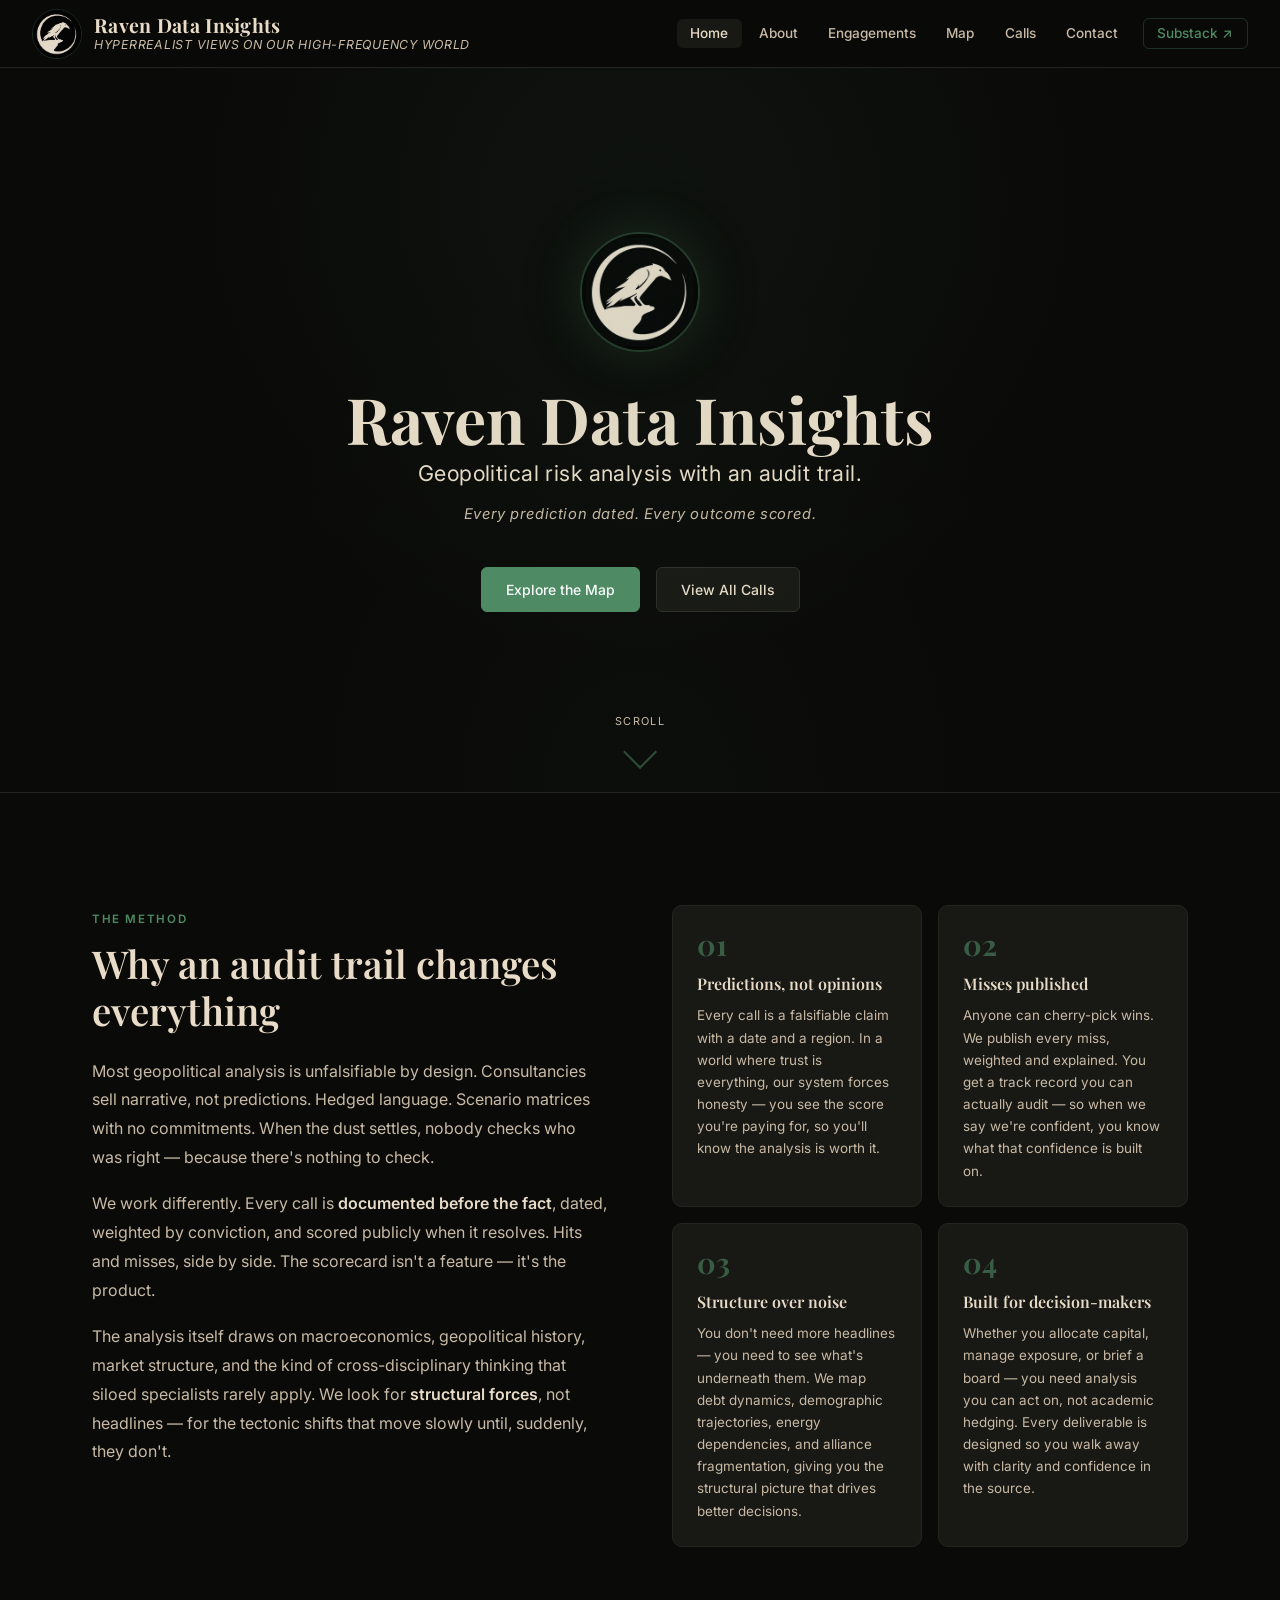
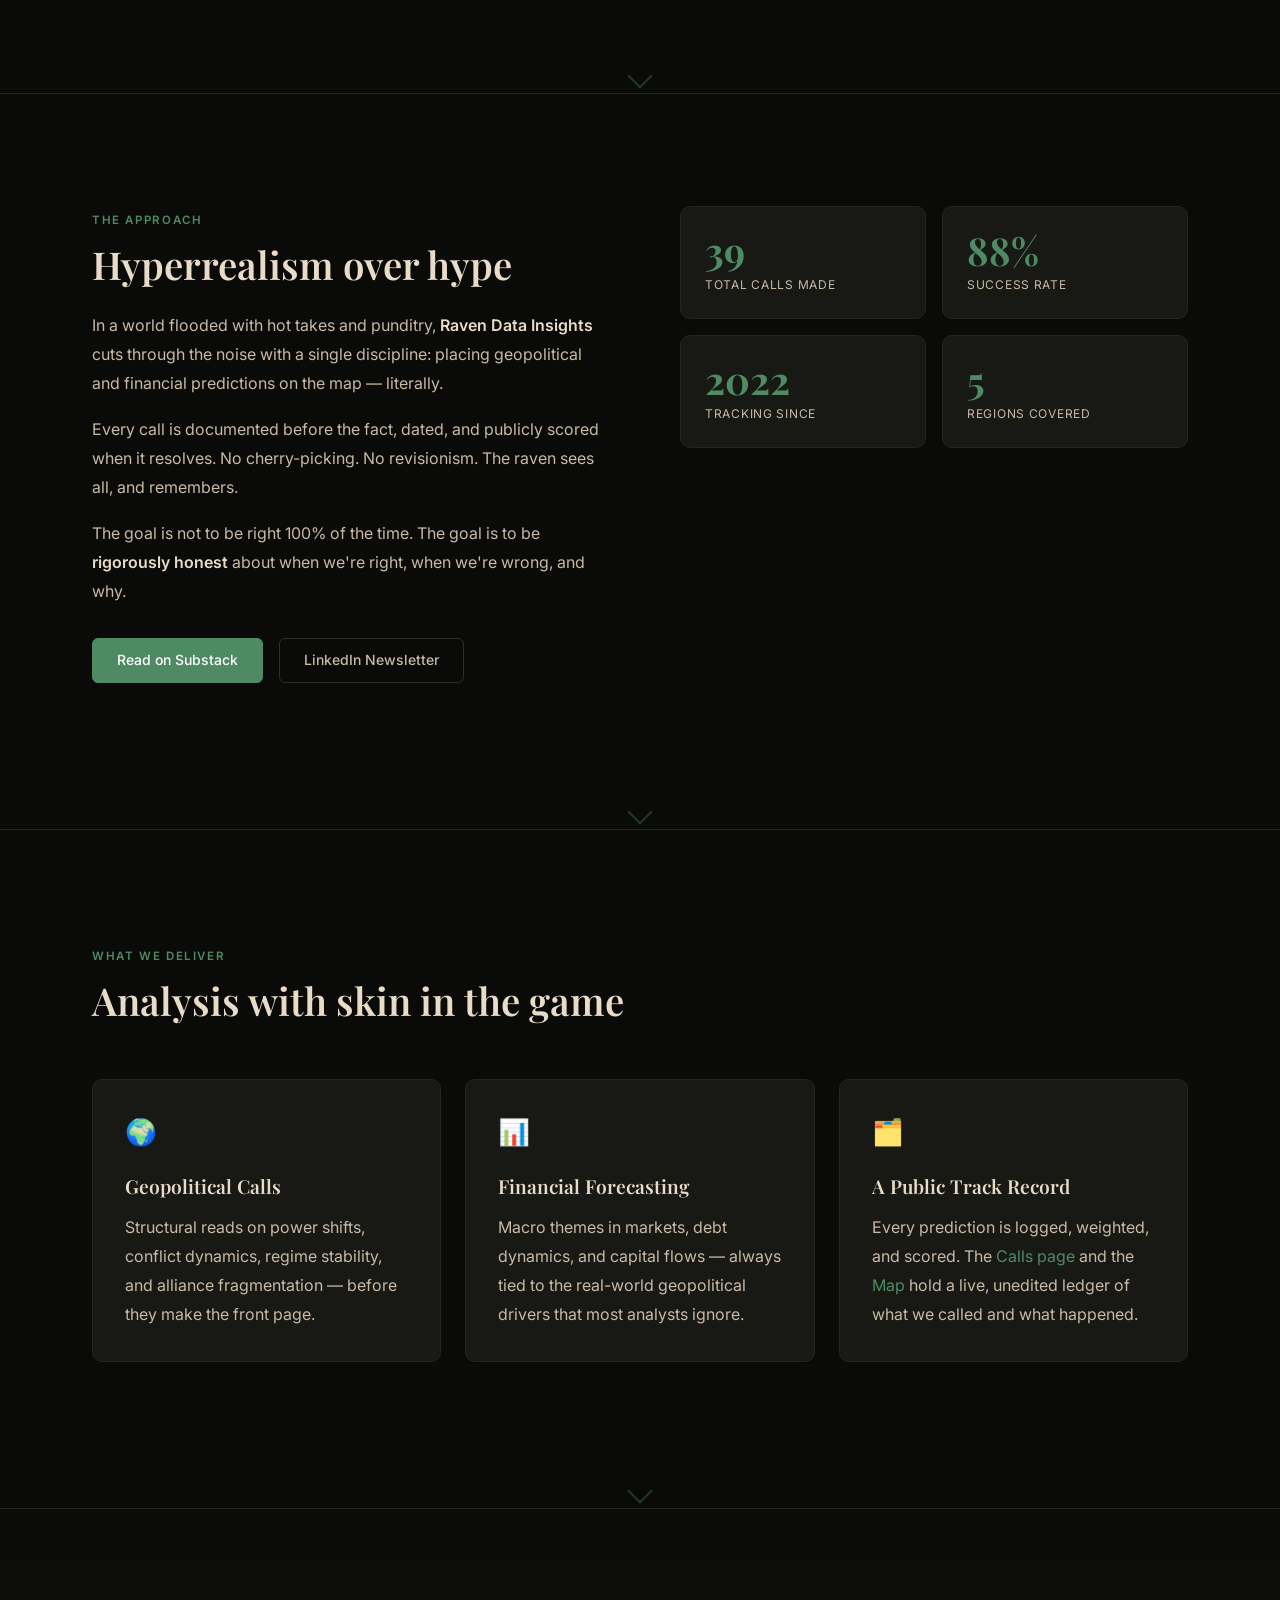
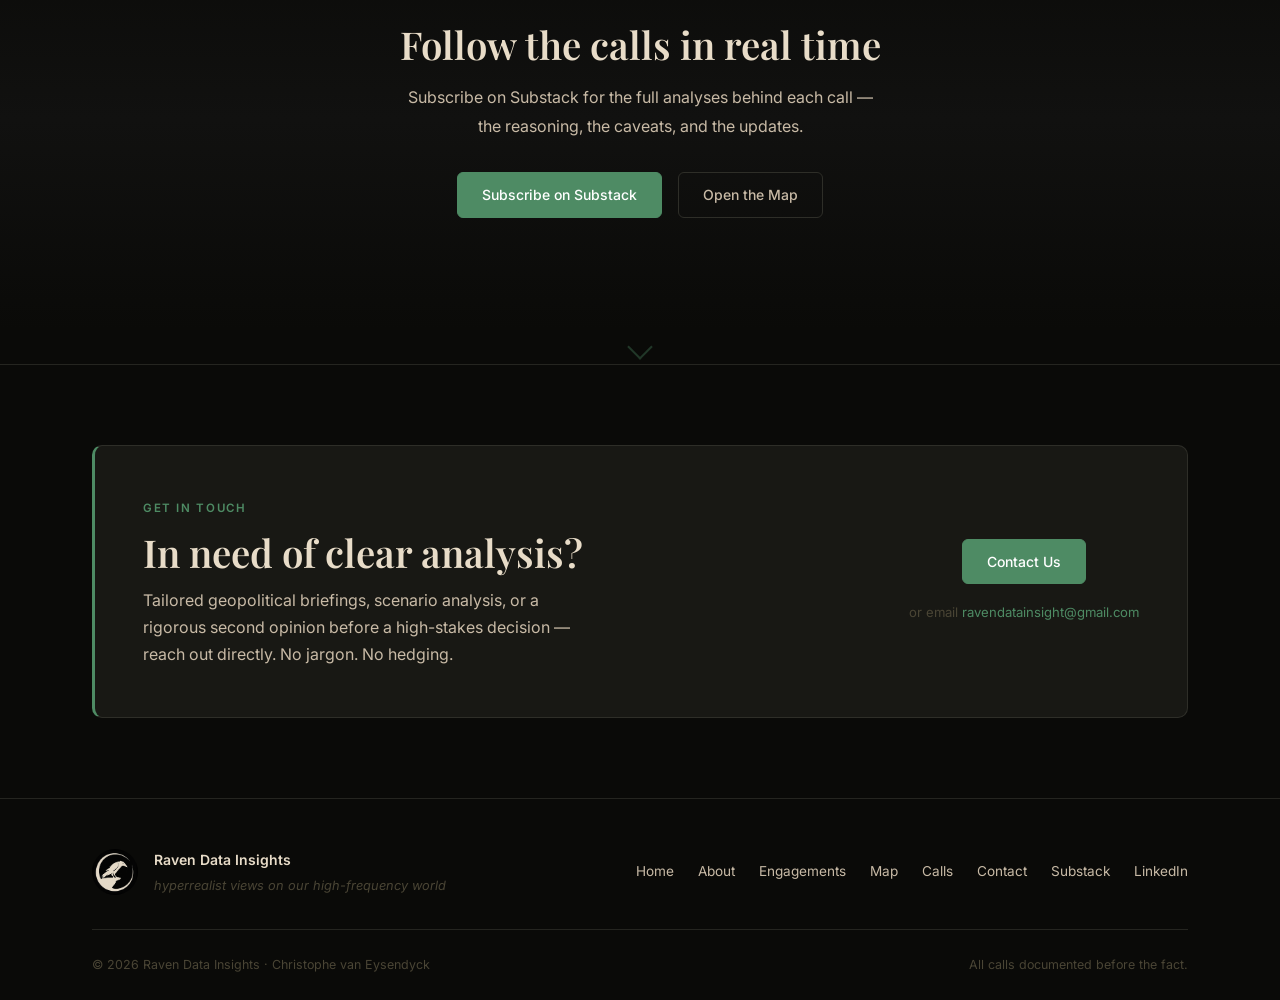
==== commit 696cce9e: "Update call ledger: add new 2025 entry, recompute accuracy to 88% 2025 score moves from 12/13 (92%) " ====
--- a/index.html
+++ b/index.html
@@ -201,7 +201,7 @@
           </div>
           <div class="stat-card">
             <span class="stat-number" id="stat-rate"><!--PRERENDER:STAT-RATE-->
-91%
+88%
 <!--/PRERENDER--></span>
             <span class="stat-label">Success Rate</span>
           </div>
